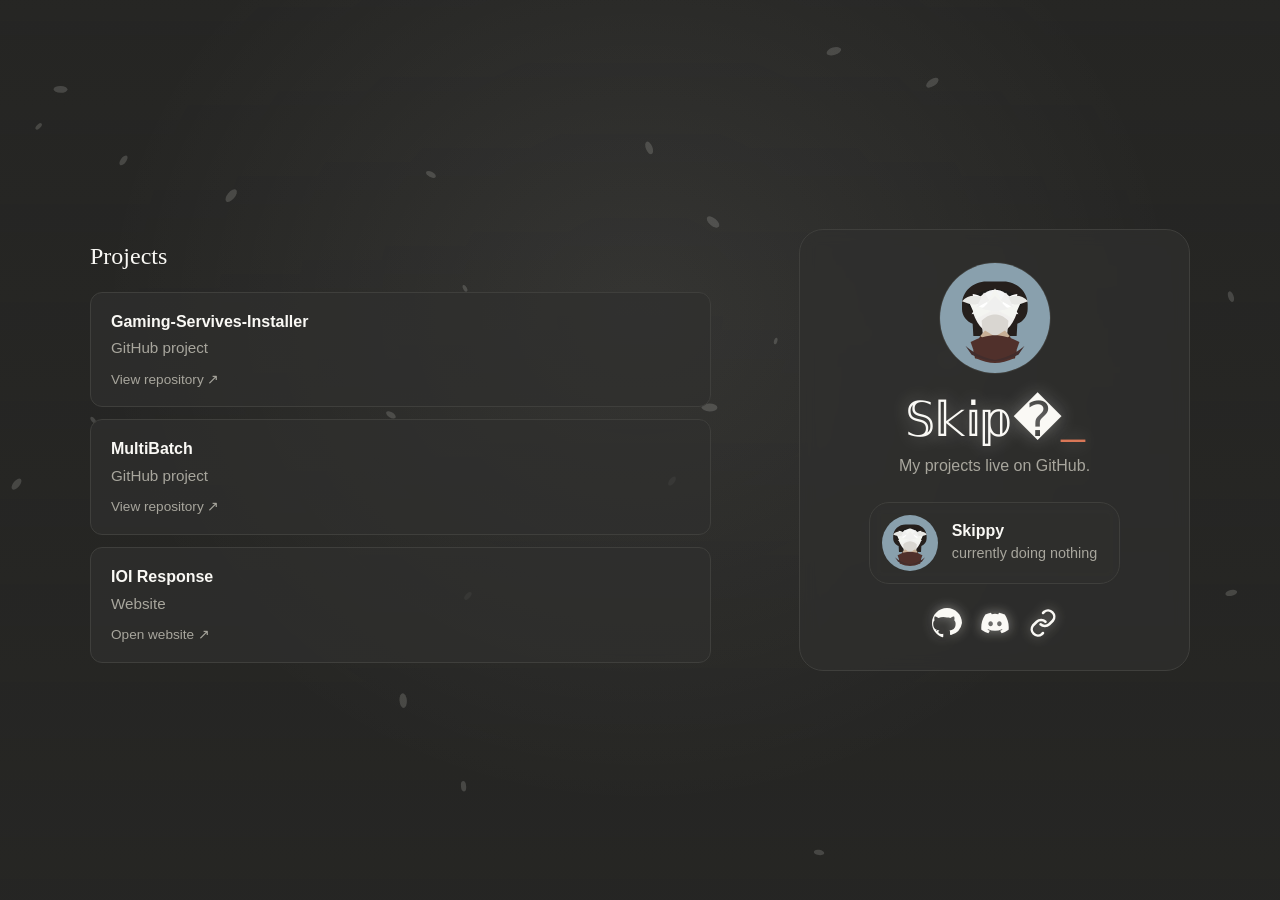
==== index.html @ 07554ffc "Add the supplied profile picture to the homepage avatar" ====
<!DOCTYPE html>
<html lang="en">
<head>
  <meta charset="utf-8">
  <meta name="viewport" content="width=device-width, initial-scale=1">
  <meta name="color-scheme" content="dark">
  <meta name="description" content="Clean’s projects on GitHub.">
  <title>Clean</title>
  <style>
    :root {
      --bg: #262624;
      --surface: rgba(48, 48, 46, 0.72);
      --surface-hover: rgba(53, 53, 51, 0.85);
      --border: #3f3f3c;
      --text: #faf9f5;
      --muted: #a8a69d;
      --accent: #d97757;
      --accent-hover: #e48a6c;
    }

    * { box-sizing: border-box; }

    body {
      margin: 0;
      background: var(--bg);
      color: var(--text);
      font-family: -apple-system, BlinkMacSystemFont, "Segoe UI", Roboto, Helvetica, Arial, sans-serif;
      line-height: 1.6;
      -webkit-font-smoothing: antialiased;
    }

    .bg {
      position: fixed;
      inset: 0;
      z-index: -2;
      background:
        radial-gradient(ellipse at 50% 35%, rgba(250, 249, 245, 0.07), transparent 60%),
        linear-gradient(rgba(38, 38, 36, 0.55), rgba(38, 38, 36, 0.8)),
        url("background.jpg") center / cover no-repeat;
    }

    #leaves { position: fixed; inset: 0; z-index: -1; pointer-events: none; }

    a { color: inherit; }
    a:focus-visible, button:focus-visible { outline: 2px solid var(--accent-hover); outline-offset: 3px; }

    .page-layout {
      width: min(1100px, calc(100% - 48px));
      min-height: 100vh;
      margin: 0 auto;
      padding: 72px 0;
      display: grid;
      grid-template-columns: minmax(0, 1.35fr) minmax(280px, 0.85fr);
      gap: clamp(32px, 7vw, 88px);
      align-items: center;
    }
    .hero {
      min-height: 0;
      display: flex;
      flex-direction: column;
      align-items: center;
      justify-content: center;
      text-align: center;
      padding: 32px;
      background: var(--surface);
      border: 1px solid var(--border);
      border-radius: 24px;
      backdrop-filter: blur(8px);
    }
    .projects-panel { min-width: 0; }
    @media (max-width: 720px) {
      .page-layout {
        grid-template-columns: 1fr;
        width: min(640px, calc(100% - 32px));
        padding: 76px 0 40px;
        gap: 28px;
      }
      .hero { grid-row: 1; }
      .projects-panel { grid-row: 2; }
    }

    .avatar {
      width: 112px;
      height: 112px;
      border-radius: 50%;
      object-fit: cover;
      background: var(--surface);
      border: 1px solid var(--border);
      display: grid;
      place-items: center;
      font-family: Georgia, "Times New Roman", serif;
      font-size: 3rem;
      overflow: hidden;
    }

    h1 {
      font-family: Georgia, "Times New Roman", serif;
      font-weight: 400;
      font-size: clamp(2.2rem, 7vw, 3rem);
      letter-spacing: -0.02em;
      line-height: 1.1;
      margin: 20px 0 6px;
      text-shadow: 0 0 18px rgba(250, 249, 245, 0.35);
    }
    .caret { color: var(--accent); animation: blink 1s steps(1) infinite; }
    @keyframes blink { 50% { opacity: 0; } }

    .tagline { color: var(--muted); margin: 0 0 24px; }

    .card {
      display: flex;
      align-items: center;
      gap: 14px;
      text-align: left;
      background: var(--surface);
      border: 1px solid var(--border);
      border-radius: 20px;
      padding: 12px 22px 12px 12px;
      backdrop-filter: blur(6px);
      margin-bottom: 24px;
    }
    .card .pic { position: relative; width: 56px; height: 56px; flex: none; }
    .card .pic img, .card .pic .fallback {
      width: 100%; height: 100%; border-radius: 50%; object-fit: cover;
      background: var(--bg); display: grid; place-items: center;
      font-family: Georgia, serif; font-size: 1.4rem;
    }
    .card strong { display: block; font-weight: 600; line-height: 1.2; }
    .card span { color: var(--muted); font-size: 0.9rem; }

    .socials { display: flex; flex-wrap: wrap; justify-content: center; gap: 18px; padding: 0; margin: 0; list-style: none; }
    .socials a { display: block; color: var(--text); filter: drop-shadow(0 0 6px rgba(250, 249, 245, 0.45)); transition: color 0.15s, transform 0.15s; }
    .socials a:hover { color: var(--accent-hover); transform: translateY(-2px); }
    .socials svg { width: 30px; height: 30px; display: block; }
    .socials .stroke { fill: none; stroke: currentColor; stroke-width: 2; stroke-linecap: round; stroke-linejoin: round; }
    .socials .fill { fill: currentColor; }

    main { max-width: none; margin: 0; padding: 0; }
    h2 { font-family: Georgia, "Times New Roman", serif; font-weight: 400; font-size: 1.5rem; margin: 0 0 16px; }
    #projects { display: grid; gap: 12px; padding: 0; margin: 0; list-style: none; }
    .project {
      display: block; background: var(--surface); border: 1px solid var(--border);
      border-radius: 12px; padding: 16px 20px; text-decoration: none;
      transition: background 0.15s, border-color 0.15s;
    }
    .project:hover { border-color: var(--accent); background: var(--surface-hover); }
    .project strong { display: block; font-weight: 600; }
    .project span { display: block; color: var(--muted); font-size: 0.95rem; margin-top: 2px; }
    .project small { display: block; color: var(--muted); font-size: 0.85rem; margin-top: 8px; }
    .status { color: var(--muted); }
  </style>
</head>
<body>
  <div class="bg"></div>
  <canvas id="leaves" aria-hidden="true"></canvas>

  <div class="page-layout">
    <main class="projects-panel">
      <h2>Projects</h2>
      <ul id="projects">
        <li>
          <a class="project" href="https://github.com/CleanCEZ/Gaming-Servives-Installer" target="_blank" rel="noopener">
            <strong>Gaming-Servives-Installer</strong>
            <span>GitHub project</span>
            <small>View repository ↗</small>
          </a>
        </li>
        <li>
          <a class="project" href="https://github.com/CleanCEZ/MultiBatch" target="_blank" rel="noopener">
            <strong>MultiBatch</strong>
            <span>GitHub project</span>
            <small>View repository ↗</small>
          </a>
        </li>
        <li>
          <a class="project" href="https://CleanCEZ.github.io/ioi-reponse/index.html" target="_blank" rel="noopener">
            <strong>IOI Response</strong>
            <span>Website</span>
            <small>Open website ↗</small>
          </a>
        </li>
      </ul>
    </main>

    <section class="hero">
      <img class="avatar" id="avatar" src="data:image/svg+xml,%3Csvg xmlns='http://www.w3.org/2000/svg' viewBox='0 0 320 320'%3E%3Crect width='320' height='320' fill='%2389a0ad'/%3E%3Cpath d='M64 120C64 82 97 54 135 54H185C222 54 255 82 255 120V134C255 154 243 170 225 177L223 212H97L95 177C77 170 64 154 64 134V120Z' fill='%23251f1c'/%3E%3Cpath d='M79 122C91 95 120 76 160 76C200 76 229 95 241 122L226 137C214 124 192 114 160 114C128 114 106 124 94 137L79 122Z' fill='%231c1b1a'/%3E%3Cpath d='M96 145C110 186 136 209 160 209C184 209 210 186 224 145C216 127 191 116 160 116C129 116 104 127 96 145Z' fill='%23f1f0ee'/%3E%3Cpath d='M121 168C136 154 148 150 160 150C172 150 184 154 199 168L195 214H125L121 168Z' fill='%23d9d6d1'/%3E%3Cpath d='M117 212H203L223 256C172 282 148 282 97 256L117 212Z' fill='%23512e20'/%3E%3Cpath d='M138 212H182L168 258H152L138 212Z' fill='%23c9af8f'/%3E%3Cpath d='M97 256H223L218 278H102L97 256Z' fill='%234e2a1f'/%3E%3Cpath d='M117 212L160 246L203 212L189 196L160 214L131 196L117 212Z' fill='%23c8b097'/%3E%3Cpath d='M148 111C120 118 101 130 92 149C110 144 131 143 148 111Z' fill='%23f3f3f2'/%3E%3Cpath d='M172 111C200 118 219 130 228 149C210 144 189 143 172 111Z' fill='%23f3f3f2'/%3E%3Cpath d='M108 109C150 142 170 142 212 109C200 92 180 78 160 78C140 78 120 92 108 109Z' fill='%23f4f5f5'/%3E%3Cpath d='M89 230C114 216 139 210 160 210C181 210 206 216 231 230L214 278C198 286 177 291 160 291C143 291 122 286 106 278L89 230Z' fill='%2350302b'/%3E%3Cpath d='M74 241C91 255 116 275 160 282C204 275 229 255 246 241L228 267C204 278 182 285 160 285C138 285 116 278 92 267L74 241Z' fill='%23422d2c'/%3E%3Cpath d='M160 74L190 128C205 119 220 110 238 108L214 162L160 134L106 162L82 108C100 110 115 119 130 128L160 74Z' fill='%23f4f5f1'/%3E%3Cpath d='M145 128C136 108 117 92 95 90C98 119 112 137 145 128Z' fill='%23ffffff'/%3E%3Cpath d='M175 128C184 108 203 92 225 90C222 119 208 137 175 128Z' fill='%23ffffff'/%3E%3Cpath d='M136 106C109 91 83 90 64 111C90 122 119 128 136 106Z' fill='%23e7e7e4'/%3E%3Cpath d='M184 106C211 91 237 90 256 111C230 122 201 128 184 106Z' fill='%23e7e7e4'/%3E%3Cg fill='%23f0f0ef'%3E%3Cpath d='M128 86L105 131L144 109L128 86Z'/%3E%3Cpath d='M192 86L215 131L176 109L192 86Z'/%3E%3Cpath d='M160 96L198 134L160 141L122 134L160 96Z'/%3E%3C/g%3E%3C/svg%3E" alt="Skippy’s profile picture">

      <h1><span id="typed"></span><span class="caret">_</span></h1>
      <p class="tagline">My projects live on GitHub.</p>

      <div class="card">
        <div class="pic">
          <img id="cardPic" src="data:image/svg+xml,%3Csvg xmlns='http://www.w3.org/2000/svg' viewBox='0 0 320 320'%3E%3Crect width='320' height='320' fill='%2389a0ad'/%3E%3Cpath d='M64 120C64 82 97 54 135 54H185C222 54 255 82 255 120V134C255 154 243 170 225 177L223 212H97L95 177C77 170 64 154 64 134V120Z' fill='%23251f1c'/%3E%3Cpath d='M79 122C91 95 120 76 160 76C200 76 229 95 241 122L226 137C214 124 192 114 160 114C128 114 106 124 94 137L79 122Z' fill='%231c1b1a'/%3E%3Cpath d='M96 145C110 186 136 209 160 209C184 209 210 186 224 145C216 127 191 116 160 116C129 116 104 127 96 145Z' fill='%23f1f0ee'/%3E%3Cpath d='M121 168C136 154 148 150 160 150C172 150 184 154 199 168L195 214H125L121 168Z' fill='%23d9d6d1'/%3E%3Cpath d='M117 212H203L223 256C172 282 148 282 97 256L117 212Z' fill='%23512e20'/%3E%3Cpath d='M138 212H182L168 258H152L138 212Z' fill='%23c9af8f'/%3E%3Cpath d='M97 256H223L218 278H102L97 256Z' fill='%234e2a1f'/%3E%3Cpath d='M117 212L160 246L203 212L189 196L160 214L131 196L117 212Z' fill='%23c8b097'/%3E%3Cpath d='M148 111C120 118 101 130 92 149C110 144 131 143 148 111Z' fill='%23f3f3f2'/%3E%3Cpath d='M172 111C200 118 219 130 228 149C210 144 189 143 172 111Z' fill='%23f3f3f2'/%3E%3Cpath d='M108 109C150 142 170 142 212 109C200 92 180 78 160 78C140 78 120 92 108 109Z' fill='%23f4f5f5'/%3E%3Cpath d='M89 230C114 216 139 210 160 210C181 210 206 216 231 230L214 278C198 286 177 291 160 291C143 291 122 286 106 278L89 230Z' fill='%2350302b'/%3E%3Cpath d='M74 241C91 255 116 275 160 282C204 275 229 255 246 241L228 267C204 278 182 285 160 285C138 285 116 278 92 267L74 241Z' fill='%23422d2c'/%3E%3Cpath d='M160 74L190 128C205 119 220 110 238 108L214 162L160 134L106 162L82 108C100 110 115 119 130 128L160 74Z' fill='%23f4f5f1'/%3E%3Cpath d='M145 128C136 108 117 92 95 90C98 119 112 137 145 128Z' fill='%23ffffff'/%3E%3Cpath d='M175 128C184 108 203 92 225 90C222 119 208 137 175 128Z' fill='%23ffffff'/%3E%3Cpath d='M136 106C109 91 83 90 64 111C90 122 119 128 136 106Z' fill='%23e7e7e4'/%3E%3Cpath d='M184 106C211 91 237 90 256 111C230 122 201 128 184 106Z' fill='%23e7e7e4'/%3E%3Cg fill='%23f0f0ef'%3E%3Cpath d='M128 86L105 131L144 109L128 86Z'/%3E%3Cpath d='M192 86L215 131L176 109L192 86Z'/%3E%3Cpath d='M160 96L198 134L160 141L122 134L160 96Z'/%3E%3C/g%3E%3C/svg%3E" alt="">
          </div>
        <div>
          <strong>Skippy</strong>
          <span id="activity">currently doing nothing</span>
        </div>
      </div>

      <ul class="socials" id="socials"></ul>
    </section>
  </div>

  <script>
    const NAME = "𝕊𝕜𝕚𝕡𝕡𝕪";
    const GITHUB_USER = "CleanCEZ";
    const STATUS_TEXT = "currently doing nothing";
    const DISCORD_ID = "";
    const LINKS = [
      { name: "GitHub", url: "https://github.com/CleanCEZ", icon: "github" },
      { name: "Discord server", url: "https://discord.gg/kbFYqP8Dr", icon: "discord" },
      { name: "Steam", url: "https://steamcommunity.com/profiles/76561199561603808/", icon: "link" },
    ];

    const ICONS = {
      github: '<svg viewBox="0 0 16 16" class="fill" aria-hidden="true"><path d="M8 0C3.58 0 0 3.58 0 8c0 3.54 2.29 6.53 5.47 7.59.4.07.55-.17.55-.38 0-.19-.01-.82-.01-1.49-2.01.37-2.53-.49-2.69-.94-.15-.38-.72-.47-.72-.47-.36-.02-.44-.19-.44-.19-.12-.25.19-.24.19-.24.2.02.38.21.38.21.36.61.95.43.95.43.03-.26.14-.43.25-.53-1.6-.18-3.29-.8-3.29-3.56 0-.79.28-1.43.74-1.94-.07-.18-.32-.92.07-1.91 0 0 .6-.19 1.98.74A6.9 6.9 0 0 1 8 5.06c.61 0 1.23.08 1.81.24 1.38-.93 1.98-.74 1.98-.74.39.99.14 1.73.07 1.91.46.51.74 1.15.74 1.94 0 2.77-1.69 3.38-3.3 3.56.17.14.32.41.32.83 0 .6-.01 1.08-.01 1.23 0 .21.15.46.55.38A8.01 8.01 0 0 0 16 8c0-4.42-3.58-8-8-8z"/></svg>',
      discord: '<svg viewBox="0 0 24 24" class="fill" aria-hidden="true"><path d="M19.7 5.1A18.3 18.3 0 0 0 15.2 3.7l-.6 1.2a16.8 16.8 0 0 0-5.2 0l-.6-1.2a18.3 18.3 0 0 0-4.5 1.4C1.5 9.3.7 13.4 1.1 17.4a18.5 18.5 0 0 0 5.6 2.8l1.2-2a11.8 11.8 0 0 1-1.9-.9l.5-.4a13.2 13.2 0 0 0 11 0l.5.4a11.8 11.8 0 0 1-1.9.9l1.2 2a18.5 18.5 0 0 0 5.6-2.8c.5-4.6-.8-8.6-3.2-12.3zM8.5 14.5c-1 0-1.8-.9-1.8-2s.8-2 1.8-2 1.8.9 1.8 2-.8 2-1.8 2zm7 0c-1 0-1.8-.9-1.8-2s.8-2 1.8-2 1.8.9 1.8 2-.8 2-1.8 2z"/></svg>',
      steam: '<svg viewBox="0 0 24 24" class="fill" aria-hidden="true"><path d="M12 2a10 10 0 0 0-9.9 11.4l5.4 2.2a3.2 3.2 0 0 0 5.9-1.7l3.1-2.3a4.2 4.2 0 1 0-1.2-1.7l-3.3 2.4a3.2 3.2 0 0 0-3.8 1.1l-4.1-1.7A8 8 0 1 1 12 20a7.9 7.9 0 0 1-6.8-3.8l-1.8-.7A10 10 0 1 0 12 2zm5.8 3.9a2.3 2.3 0 1 1 0 4.6 2.3 2.3 0 0 1 0-4.6zM9.2 15a1.8 1.8 0 1 1 0 3.6 1.8 1.8 0 0 1 0-3.6z"/></svg>',
      link: '<svg viewBox="0 0 24 24" class="stroke" aria-hidden="true"><path d="M10 13a5 5 0 0 0 7 0l3-3a5 5 0 0 0-7-7l-1 1"/><path d="M14 11a5 5 0 0 0-7 0l-3 3a5 5 0 0 0 7 7l1-1"/></svg>'
    };

    const socials = document.getElementById("socials");
    for (const l of LINKS) {
      const li = document.createElement("li");
      const a = document.createElement("a");
      a.href = l.url;
      a.target = "_blank";
      a.rel = "noopener";
      a.setAttribute("aria-label", l.name);
      a.title = l.name;
      a.innerHTML = ICONS[l.icon] || ICONS.link;
      li.appendChild(a);
      socials.appendChild(li);
    }

    function letterFallback(img, cls) {
      img.addEventListener("error", () => {
        const d = document.createElement("div");
        d.className = cls;
        d.textContent = NAME[0];
        img.replaceWith(d);
      });
    }
    letterFallback(document.getElementById("avatar"), "avatar");
    letterFallback(document.getElementById("cardPic"), "fallback");

    const typed = document.getElementById("typed");
    const text = NAME;
    const reduce = matchMedia("(prefers-reduced-motion: reduce)").matches;
    if (reduce) {
      typed.textContent = text;
    } else {
      let i = 0;
      (function type() {
        typed.textContent = text.slice(0, ++i);
        if (i < text.length) setTimeout(type, 140);
      })();
    }

    document.getElementById("activity").textContent = STATUS_TEXT;
    if (DISCORD_ID) {
      fetch(`https://api.lanyard.rest/v1/users/${DISCORD_ID}`)
        .then(r => r.json())
        .then(({ success, data }) => {
          if (!success) return;
          const acts = data.activities || [];
          const custom = acts.find(a => a.type === 4);
          const game = acts.find(a => a.type !== 4);
          const line = game ? game.name : (custom && custom.state) || STATUS_TEXT;
          document.getElementById("activity").textContent = line;
        })
        .catch(() => {});
    }

    if (!reduce) {
      const cv = document.getElementById("leaves");
      const ctx = cv.getContext("2d");
      let w, h;
      const leaves = Array.from({ length: 28 }, () => ({
        x: Math.random(), y: Math.random(),
        s: 3 + Math.random() * 5,
        v: 0.25 + Math.random() * 0.5,
        p: Math.random() * 6.28,
        r: Math.random() * 6.28
      }));
      function resize() { w = cv.width = innerWidth; h = cv.height = innerHeight; }
      addEventListener("resize", resize);
      resize();
      (function frame() {
        ctx.clearRect(0, 0, w, h);
        ctx.fillStyle = "rgba(250, 249, 245, 0.16)";
        for (const l of leaves) {
          l.y += l.v / h * 2;
          l.p += 0.01;
          l.r += 0.01;
          if (l.y > 1.05) { l.y = -0.05; l.x = Math.random(); }
          const x = l.x * w + Math.sin(l.p) * 30;
          ctx.save();
          ctx.translate(x, l.y * h);
          ctx.rotate(l.r);
          ctx.beginPath();
          ctx.ellipse(0, 0, l.s, l.s * 0.5, 0, 0, 6.28);
          ctx.fill();
          ctx.restore();
        }
        requestAnimationFrame(frame);
      })();
    }
  </script>
</body>
</html>
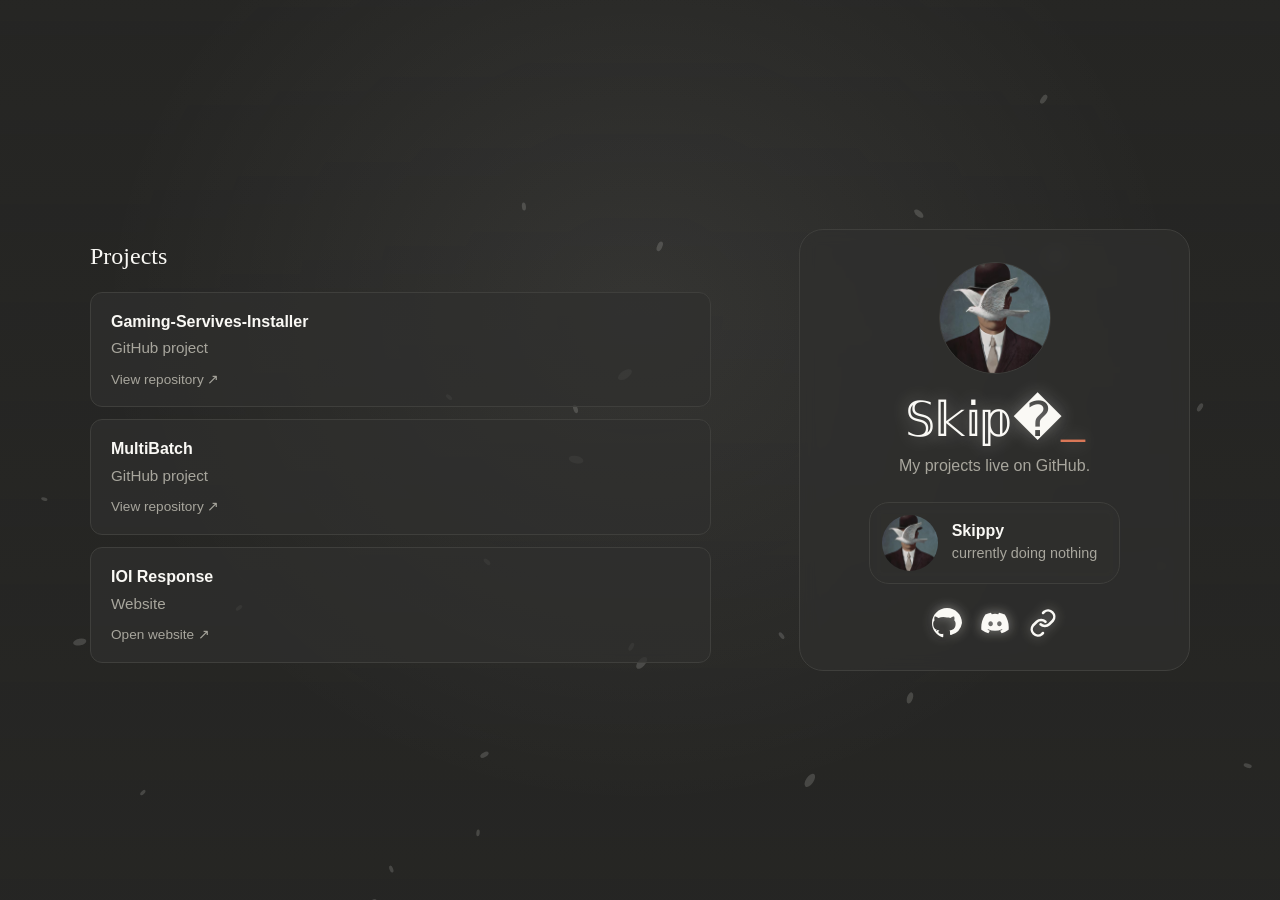
==== commit 7abc17c1: "Use the real root image as the homepage profile image" ====
--- a/index.html
+++ b/index.html
@@ -183,15 +183,15 @@
     </main>
 
     <section class="hero">
-      <img class="avatar" id="avatar" src="data:image/svg+xml,%3Csvg xmlns='http://www.w3.org/2000/svg' viewBox='0 0 320 320'%3E%3Crect width='320' height='320' fill='%2389a0ad'/%3E%3Cpath d='M64 120C64 82 97 54 135 54H185C222 54 255 82 255 120V134C255 154 243 170 225 177L223 212H97L95 177C77 170 64 154 64 134V120Z' fill='%23251f1c'/%3E%3Cpath d='M79 122C91 95 120 76 160 76C200 76 229 95 241 122L226 137C214 124 192 114 160 114C128 114 106 124 94 137L79 122Z' fill='%231c1b1a'/%3E%3Cpath d='M96 145C110 186 136 209 160 209C184 209 210 186 224 145C216 127 191 116 160 116C129 116 104 127 96 145Z' fill='%23f1f0ee'/%3E%3Cpath d='M121 168C136 154 148 150 160 150C172 150 184 154 199 168L195 214H125L121 168Z' fill='%23d9d6d1'/%3E%3Cpath d='M117 212H203L223 256C172 282 148 282 97 256L117 212Z' fill='%23512e20'/%3E%3Cpath d='M138 212H182L168 258H152L138 212Z' fill='%23c9af8f'/%3E%3Cpath d='M97 256H223L218 278H102L97 256Z' fill='%234e2a1f'/%3E%3Cpath d='M117 212L160 246L203 212L189 196L160 214L131 196L117 212Z' fill='%23c8b097'/%3E%3Cpath d='M148 111C120 118 101 130 92 149C110 144 131 143 148 111Z' fill='%23f3f3f2'/%3E%3Cpath d='M172 111C200 118 219 130 228 149C210 144 189 143 172 111Z' fill='%23f3f3f2'/%3E%3Cpath d='M108 109C150 142 170 142 212 109C200 92 180 78 160 78C140 78 120 92 108 109Z' fill='%23f4f5f5'/%3E%3Cpath d='M89 230C114 216 139 210 160 210C181 210 206 216 231 230L214 278C198 286 177 291 160 291C143 291 122 286 106 278L89 230Z' fill='%2350302b'/%3E%3Cpath d='M74 241C91 255 116 275 160 282C204 275 229 255 246 241L228 267C204 278 182 285 160 285C138 285 116 278 92 267L74 241Z' fill='%23422d2c'/%3E%3Cpath d='M160 74L190 128C205 119 220 110 238 108L214 162L160 134L106 162L82 108C100 110 115 119 130 128L160 74Z' fill='%23f4f5f1'/%3E%3Cpath d='M145 128C136 108 117 92 95 90C98 119 112 137 145 128Z' fill='%23ffffff'/%3E%3Cpath d='M175 128C184 108 203 92 225 90C222 119 208 137 175 128Z' fill='%23ffffff'/%3E%3Cpath d='M136 106C109 91 83 90 64 111C90 122 119 128 136 106Z' fill='%23e7e7e4'/%3E%3Cpath d='M184 106C211 91 237 90 256 111C230 122 201 128 184 106Z' fill='%23e7e7e4'/%3E%3Cg fill='%23f0f0ef'%3E%3Cpath d='M128 86L105 131L144 109L128 86Z'/%3E%3Cpath d='M192 86L215 131L176 109L192 86Z'/%3E%3Cpath d='M160 96L198 134L160 141L122 134L160 96Z'/%3E%3C/g%3E%3C/svg%3E" alt="Skippy’s profile picture">
+      <img class="avatar" id="avatar" src="magritte-003.jpg" alt="Skippy’s profile picture">
 
       <h1><span id="typed"></span><span class="caret">_</span></h1>
       <p class="tagline">My projects live on GitHub.</p>
 
       <div class="card">
         <div class="pic">
-          <img id="cardPic" src="data:image/svg+xml,%3Csvg xmlns='http://www.w3.org/2000/svg' viewBox='0 0 320 320'%3E%3Crect width='320' height='320' fill='%2389a0ad'/%3E%3Cpath d='M64 120C64 82 97 54 135 54H185C222 54 255 82 255 120V134C255 154 243 170 225 177L223 212H97L95 177C77 170 64 154 64 134V120Z' fill='%23251f1c'/%3E%3Cpath d='M79 122C91 95 120 76 160 76C200 76 229 95 241 122L226 137C214 124 192 114 160 114C128 114 106 124 94 137L79 122Z' fill='%231c1b1a'/%3E%3Cpath d='M96 145C110 186 136 209 160 209C184 209 210 186 224 145C216 127 191 116 160 116C129 116 104 127 96 145Z' fill='%23f1f0ee'/%3E%3Cpath d='M121 168C136 154 148 150 160 150C172 150 184 154 199 168L195 214H125L121 168Z' fill='%23d9d6d1'/%3E%3Cpath d='M117 212H203L223 256C172 282 148 282 97 256L117 212Z' fill='%23512e20'/%3E%3Cpath d='M138 212H182L168 258H152L138 212Z' fill='%23c9af8f'/%3E%3Cpath d='M97 256H223L218 278H102L97 256Z' fill='%234e2a1f'/%3E%3Cpath d='M117 212L160 246L203 212L189 196L160 214L131 196L117 212Z' fill='%23c8b097'/%3E%3Cpath d='M148 111C120 118 101 130 92 149C110 144 131 143 148 111Z' fill='%23f3f3f2'/%3E%3Cpath d='M172 111C200 118 219 130 228 149C210 144 189 143 172 111Z' fill='%23f3f3f2'/%3E%3Cpath d='M108 109C150 142 170 142 212 109C200 92 180 78 160 78C140 78 120 92 108 109Z' fill='%23f4f5f5'/%3E%3Cpath d='M89 230C114 216 139 210 160 210C181 210 206 216 231 230L214 278C198 286 177 291 160 291C143 291 122 286 106 278L89 230Z' fill='%2350302b'/%3E%3Cpath d='M74 241C91 255 116 275 160 282C204 275 229 255 246 241L228 267C204 278 182 285 160 285C138 285 116 278 92 267L74 241Z' fill='%23422d2c'/%3E%3Cpath d='M160 74L190 128C205 119 220 110 238 108L214 162L160 134L106 162L82 108C100 110 115 119 130 128L160 74Z' fill='%23f4f5f1'/%3E%3Cpath d='M145 128C136 108 117 92 95 90C98 119 112 137 145 128Z' fill='%23ffffff'/%3E%3Cpath d='M175 128C184 108 203 92 225 90C222 119 208 137 175 128Z' fill='%23ffffff'/%3E%3Cpath d='M136 106C109 91 83 90 64 111C90 122 119 128 136 106Z' fill='%23e7e7e4'/%3E%3Cpath d='M184 106C211 91 237 90 256 111C230 122 201 128 184 106Z' fill='%23e7e7e4'/%3E%3Cg fill='%23f0f0ef'%3E%3Cpath d='M128 86L105 131L144 109L128 86Z'/%3E%3Cpath d='M192 86L215 131L176 109L192 86Z'/%3E%3Cpath d='M160 96L198 134L160 141L122 134L160 96Z'/%3E%3C/g%3E%3C/svg%3E" alt="">
-          </div>
+          <img id="cardPic" src="magritte-003.jpg" alt="">
+        </div>
         <div>
           <strong>Skippy</strong>
           <span id="activity">currently doing nothing</span>
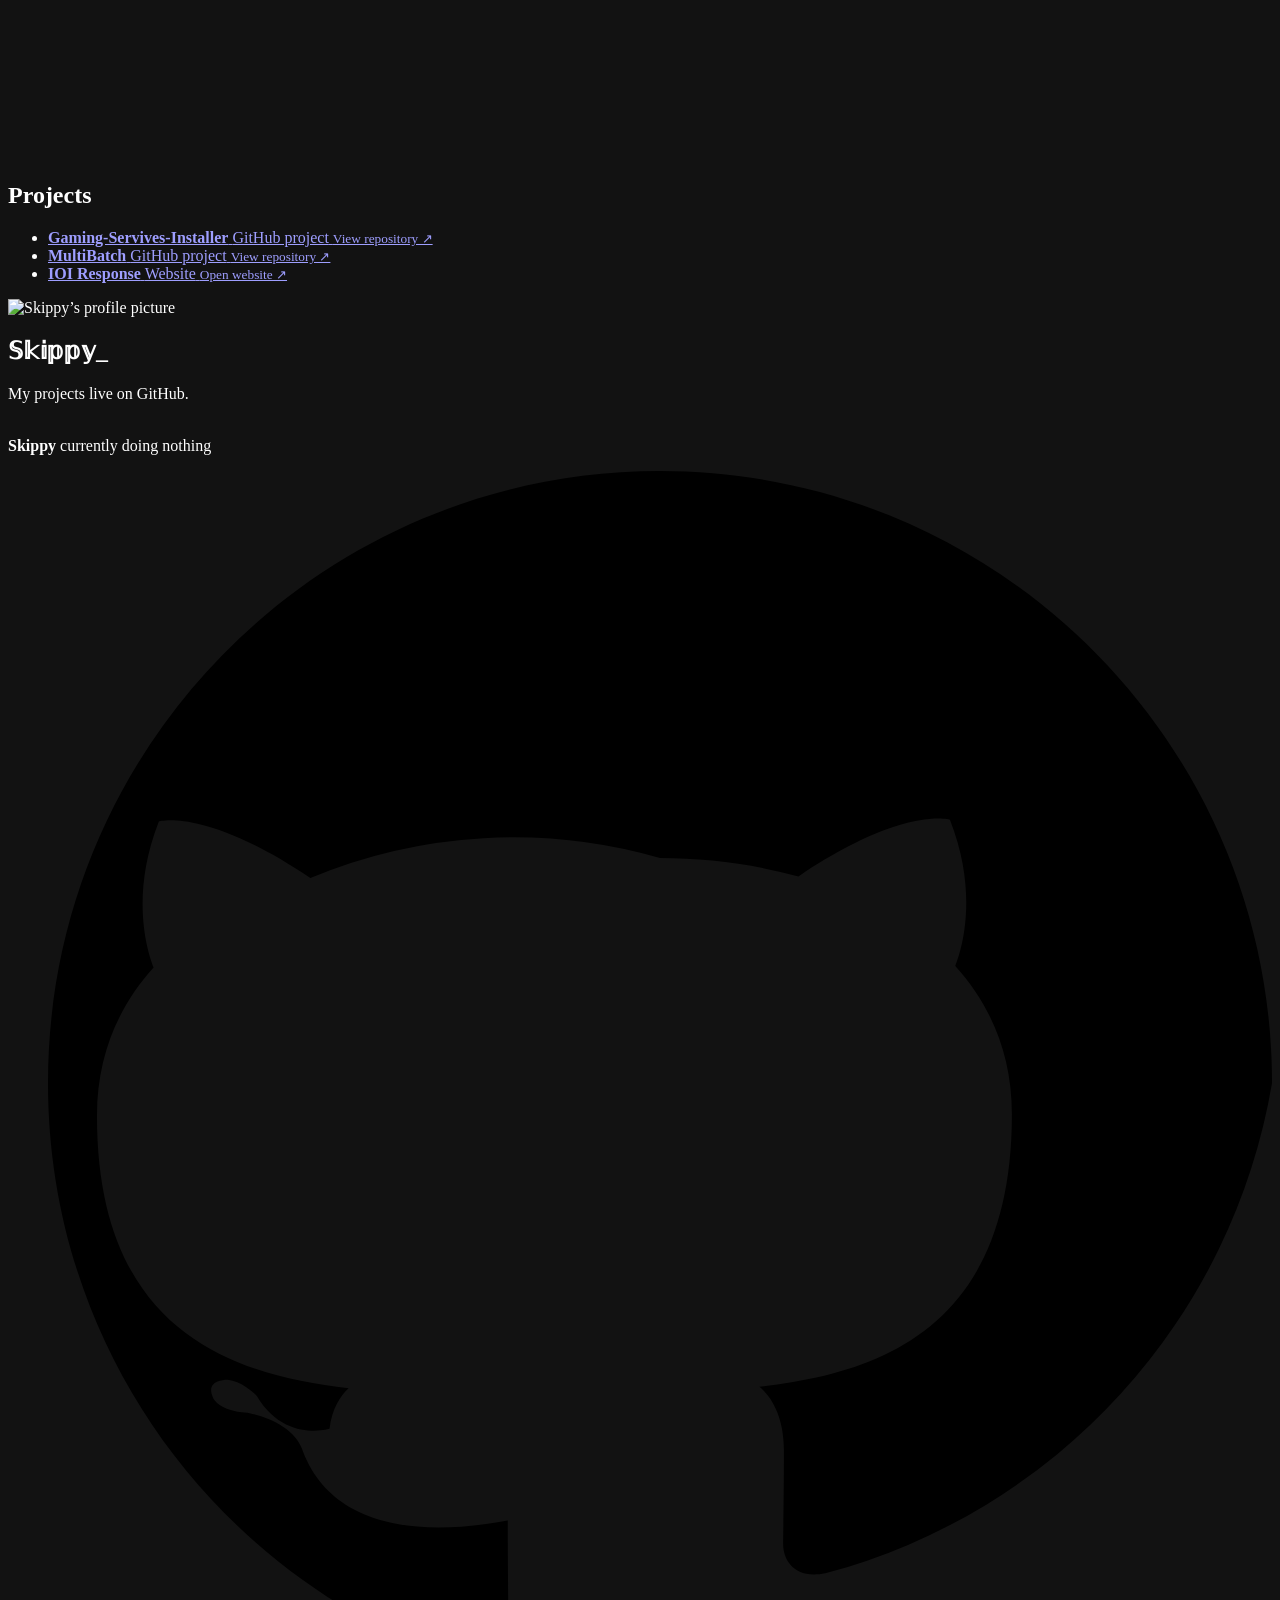
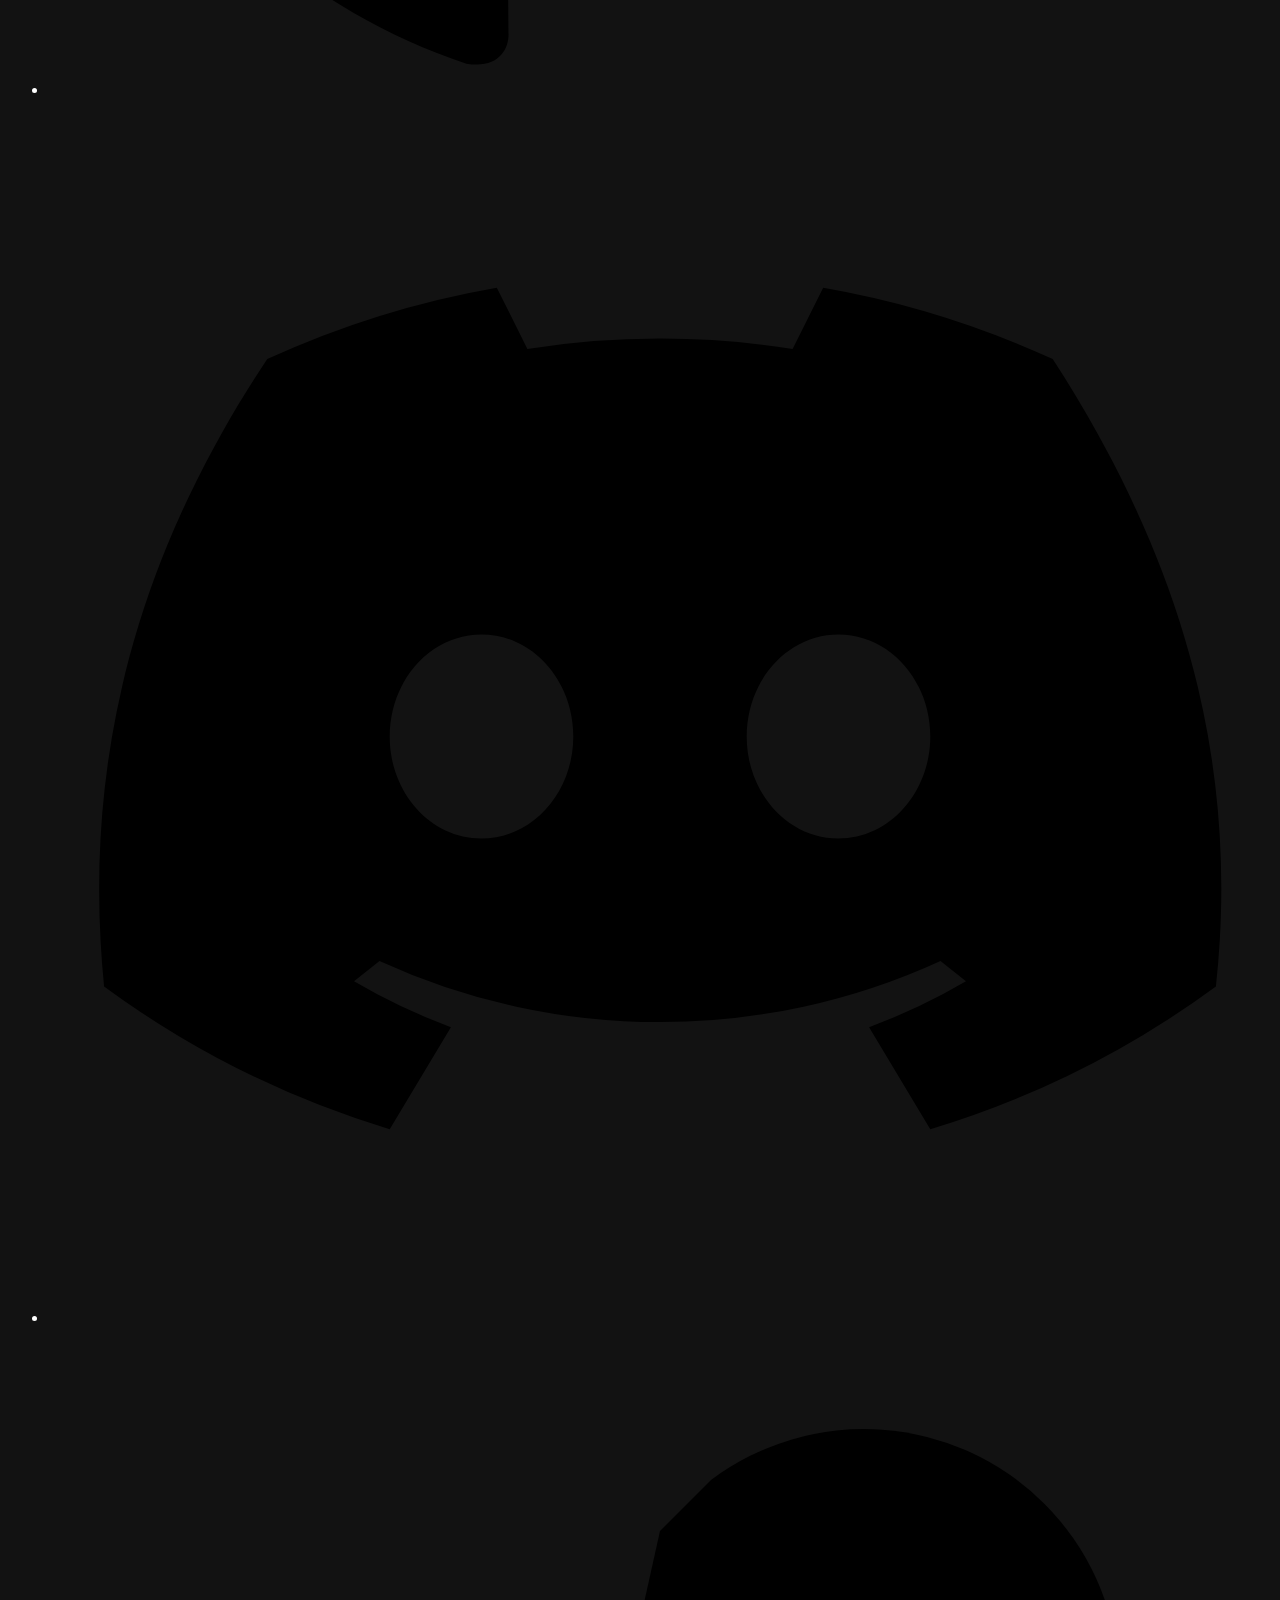
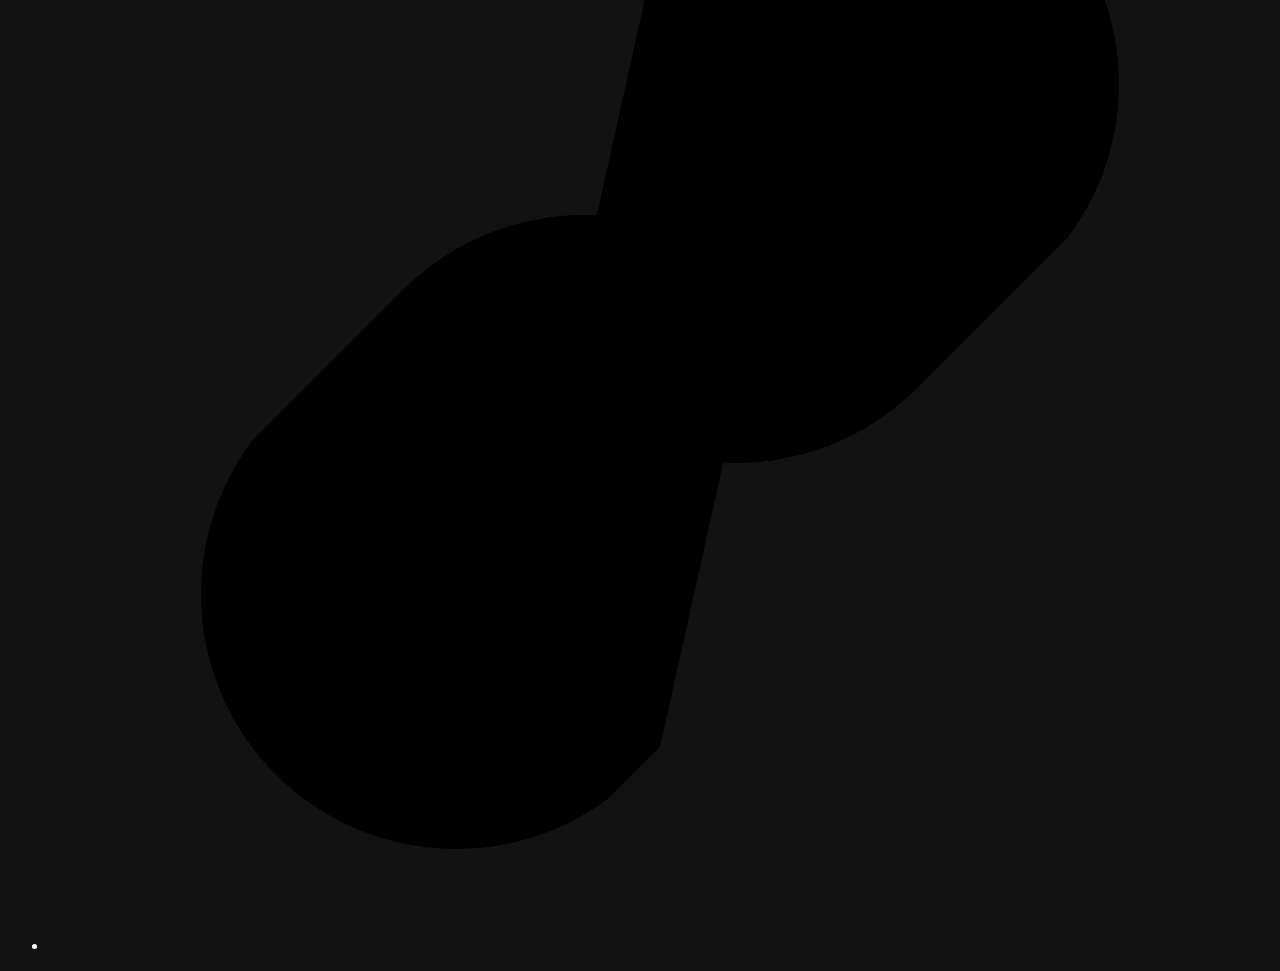
==== commit 55349bd8: "Add files via upload" ====
--- a/index.html
+++ b/index.html
@@ -6,149 +6,7 @@
   <meta name="color-scheme" content="dark">
   <meta name="description" content="Clean’s projects on GitHub.">
   <title>Clean</title>
-  <style>
-    :root {
-      --bg: #262624;
-      --surface: rgba(48, 48, 46, 0.72);
-      --surface-hover: rgba(53, 53, 51, 0.85);
-      --border: #3f3f3c;
-      --text: #faf9f5;
-      --muted: #a8a69d;
-      --accent: #d97757;
-      --accent-hover: #e48a6c;
-    }
-
-    * { box-sizing: border-box; }
-
-    body {
-      margin: 0;
-      background: var(--bg);
-      color: var(--text);
-      font-family: -apple-system, BlinkMacSystemFont, "Segoe UI", Roboto, Helvetica, Arial, sans-serif;
-      line-height: 1.6;
-      -webkit-font-smoothing: antialiased;
-    }
-
-    .bg {
-      position: fixed;
-      inset: 0;
-      z-index: -2;
-      background:
-        radial-gradient(ellipse at 50% 35%, rgba(250, 249, 245, 0.07), transparent 60%),
-        linear-gradient(rgba(38, 38, 36, 0.55), rgba(38, 38, 36, 0.8)),
-        url("background.jpg") center / cover no-repeat;
-    }
-
-    #leaves { position: fixed; inset: 0; z-index: -1; pointer-events: none; }
-
-    a { color: inherit; }
-    a:focus-visible, button:focus-visible { outline: 2px solid var(--accent-hover); outline-offset: 3px; }
-
-    .page-layout {
-      width: min(1100px, calc(100% - 48px));
-      min-height: 100vh;
-      margin: 0 auto;
-      padding: 72px 0;
-      display: grid;
-      grid-template-columns: minmax(0, 1.35fr) minmax(280px, 0.85fr);
-      gap: clamp(32px, 7vw, 88px);
-      align-items: center;
-    }
-    .hero {
-      min-height: 0;
-      display: flex;
-      flex-direction: column;
-      align-items: center;
-      justify-content: center;
-      text-align: center;
-      padding: 32px;
-      background: var(--surface);
-      border: 1px solid var(--border);
-      border-radius: 24px;
-      backdrop-filter: blur(8px);
-    }
-    .projects-panel { min-width: 0; }
-    @media (max-width: 720px) {
-      .page-layout {
-        grid-template-columns: 1fr;
-        width: min(640px, calc(100% - 32px));
-        padding: 76px 0 40px;
-        gap: 28px;
-      }
-      .hero { grid-row: 1; }
-      .projects-panel { grid-row: 2; }
-    }
-
-    .avatar {
-      width: 112px;
-      height: 112px;
-      border-radius: 50%;
-      object-fit: cover;
-      background: var(--surface);
-      border: 1px solid var(--border);
-      display: grid;
-      place-items: center;
-      font-family: Georgia, "Times New Roman", serif;
-      font-size: 3rem;
-      overflow: hidden;
-    }
-
-    h1 {
-      font-family: Georgia, "Times New Roman", serif;
-      font-weight: 400;
-      font-size: clamp(2.2rem, 7vw, 3rem);
-      letter-spacing: -0.02em;
-      line-height: 1.1;
-      margin: 20px 0 6px;
-      text-shadow: 0 0 18px rgba(250, 249, 245, 0.35);
-    }
-    .caret { color: var(--accent); animation: blink 1s steps(1) infinite; }
-    @keyframes blink { 50% { opacity: 0; } }
-
-    .tagline { color: var(--muted); margin: 0 0 24px; }
-
-    .card {
-      display: flex;
-      align-items: center;
-      gap: 14px;
-      text-align: left;
-      background: var(--surface);
-      border: 1px solid var(--border);
-      border-radius: 20px;
-      padding: 12px 22px 12px 12px;
-      backdrop-filter: blur(6px);
-      margin-bottom: 24px;
-    }
-    .card .pic { position: relative; width: 56px; height: 56px; flex: none; }
-    .card .pic img, .card .pic .fallback {
-      width: 100%; height: 100%; border-radius: 50%; object-fit: cover;
-      background: var(--bg); display: grid; place-items: center;
-      font-family: Georgia, serif; font-size: 1.4rem;
-    }
-    .card strong { display: block; font-weight: 600; line-height: 1.2; }
-    .card span { color: var(--muted); font-size: 0.9rem; }
-
-    .socials { display: flex; flex-wrap: wrap; justify-content: center; gap: 18px; padding: 0; margin: 0; list-style: none; }
-    .socials a { display: block; color: var(--text); filter: drop-shadow(0 0 6px rgba(250, 249, 245, 0.45)); transition: color 0.15s, transform 0.15s; }
-    .socials a:hover { color: var(--accent-hover); transform: translateY(-2px); }
-    .socials svg { width: 30px; height: 30px; display: block; }
-    .socials .stroke { fill: none; stroke: currentColor; stroke-width: 2; stroke-linecap: round; stroke-linejoin: round; }
-    .socials .fill { fill: currentColor; }
-
-    main { max-width: none; margin: 0; padding: 0; }
-    h2 { font-family: Georgia, "Times New Roman", serif; font-weight: 400; font-size: 1.5rem; margin: 0 0 16px; }
-    #projects { display: grid; gap: 12px; padding: 0; margin: 0; list-style: none; }
-    .project {
-      display: block; background: var(--surface); border: 1px solid var(--border);
-      border-radius: 12px; padding: 16px 20px; text-decoration: none;
-      transition: background 0.15s, border-color 0.15s;
-    }
-    .project:hover { border-color: var(--accent); background: var(--surface-hover); }
-    .project strong { display: block; font-weight: 600; }
-    .project span { display: block; color: var(--muted); font-size: 0.95rem; margin-top: 2px; }
-    .project small { display: block; color: var(--muted); font-size: 0.85rem; margin-top: 8px; }
-    .status { color: var(--muted); }
-  </style>
+  <link rel="stylesheet" href="style.css">
 </head>
 <body>
   <div class="bg"></div>
@@ -157,7 +15,7 @@
   <div class="page-layout">
     <main class="projects-panel">
       <h2>Projects</h2>
-      <ul id="projects">
+      <ul class="projects">
         <li>
           <a class="project" href="https://github.com/CleanCEZ/Gaming-Servives-Installer" target="_blank" rel="noopener">
             <strong>Gaming-Servives-Installer</strong>
@@ -183,130 +41,39 @@
     </main>
 
     <section class="hero">
-      <img class="avatar" id="avatar" src="magritte-003.jpg" alt="Skippy’s profile picture">
+      <img class="avatar" src="magritte-003.jpg" alt="Skippy’s profile picture">
 
-      <h1><span id="typed"></span><span class="caret">_</span></h1>
+      <h1><span id="typed">𝕊𝕜𝕚𝕡𝕡𝕪</span><span class="caret">_</span></h1>
       <p class="tagline">My projects live on GitHub.</p>
 
       <div class="card">
-        <div class="pic">
-          <img id="cardPic" src="magritte-003.jpg" alt="">
-        </div>
+        <img src="magritte-003.jpg" alt="">
         <div>
           <strong>Skippy</strong>
-          <span id="activity">currently doing nothing</span>
+          <span>currently doing nothing</span>
         </div>
       </div>
 
-      <ul class="socials" id="socials"></ul>
+      <ul class="socials">
+        <li>
+          <a href="https://github.com/CleanCEZ" target="_blank" rel="noopener" aria-label="GitHub" title="GitHub">
+            <svg viewBox="0 0 16 16" class="fill" aria-hidden="true"><path d="M8 0C3.58 0 0 3.58 0 8c0 3.54 2.29 6.53 5.47 7.59.4.07.55-.17.55-.38 0-.19-.01-.82-.01-1.49-2.01.37-2.53-.49-2.69-.94-.15-.38-.72-.47-.72-.47-.36-.02-.44-.19-.44-.19-.12-.25.19-.24.19-.24.2.02.38.21.38.21.36.61.95.43.95.43.03-.26.14-.43.25-.53-1.6-.18-3.29-.8-3.29-3.56 0-.79.28-1.43.74-1.94-.07-.18-.32-.92.07-1.91 0 0 .6-.19 1.98.74A6.9 6.9 0 0 1 8 5.06c.61 0 1.23.08 1.81.24 1.38-.93 1.98-.74 1.98-.74.39.99.14 1.73.07 1.91.46.51.74 1.15.74 1.94 0 2.77-1.69 3.38-3.3 3.56.17.14.32.41.32.83 0 .6-.01 1.08-.01 1.23 0 .21.15.46.55.38A8.01 8.01 0 0 0 16 8c0-4.42-3.58-8-8-8z"/></svg>
+          </a>
+        </li>
+        <li>
+          <a href="https://discord.gg/kbFYqP8Dr" target="_blank" rel="noopener" aria-label="Discord server" title="Discord server">
+            <svg viewBox="0 0 24 24" class="fill" aria-hidden="true"><path d="M19.7 5.1A18.3 18.3 0 0 0 15.2 3.7l-.6 1.2a16.8 16.8 0 0 0-5.2 0l-.6-1.2a18.3 18.3 0 0 0-4.5 1.4C1.5 9.3.7 13.4 1.1 17.4a18.5 18.5 0 0 0 5.6 2.8l1.2-2a11.8 11.8 0 0 1-1.9-.9l.5-.4a13.2 13.2 0 0 0 11 0l.5.4a11.8 11.8 0 0 1-1.9.9l1.2 2a18.5 18.5 0 0 0 5.6-2.8c.5-4.6-.8-8.6-3.2-12.3zM8.5 14.5c-1 0-1.8-.9-1.8-2s.8-2 1.8-2 1.8.9 1.8 2-.8 2-1.8 2zm7 0c-1 0-1.8-.9-1.8-2s.8-2 1.8-2 1.8.9 1.8 2-.8 2-1.8 2z"/></svg>
+          </a>
+        </li>
+        <li>
+          <a href="https://steamcommunity.com/profiles/76561199561603808/" target="_blank" rel="noopener" aria-label="Steam" title="Steam">
+            <svg viewBox="0 0 24 24" class="stroke" aria-hidden="true"><path d="M10 13a5 5 0 0 0 7 0l3-3a5 5 0 0 0-7-7l-1 1"/><path d="M14 11a5 5 0 0 0-7 0l-3 3a5 5 0 0 0 7 7l1-1"/></svg>
+          </a>
+        </li>
+      </ul>
     </section>
   </div>
 
-  <script>
-    const NAME = "𝕊𝕜𝕚𝕡𝕡𝕪";
-    const GITHUB_USER = "CleanCEZ";
-    const STATUS_TEXT = "currently doing nothing";
-    const DISCORD_ID = "";
-    const LINKS = [
-      { name: "GitHub", url: "https://github.com/CleanCEZ", icon: "github" },
-      { name: "Discord server", url: "https://discord.gg/kbFYqP8Dr", icon: "discord" },
-      { name: "Steam", url: "https://steamcommunity.com/profiles/76561199561603808/", icon: "link" },
-    ];
-
-    const ICONS = {
-      github: '<svg viewBox="0 0 16 16" class="fill" aria-hidden="true"><path d="M8 0C3.58 0 0 3.58 0 8c0 3.54 2.29 6.53 5.47 7.59.4.07.55-.17.55-.38 0-.19-.01-.82-.01-1.49-2.01.37-2.53-.49-2.69-.94-.15-.38-.72-.47-.72-.47-.36-.02-.44-.19-.44-.19-.12-.25.19-.24.19-.24.2.02.38.21.38.21.36.61.95.43.95.43.03-.26.14-.43.25-.53-1.6-.18-3.29-.8-3.29-3.56 0-.79.28-1.43.74-1.94-.07-.18-.32-.92.07-1.91 0 0 .6-.19 1.98.74A6.9 6.9 0 0 1 8 5.06c.61 0 1.23.08 1.81.24 1.38-.93 1.98-.74 1.98-.74.39.99.14 1.73.07 1.91.46.51.74 1.15.74 1.94 0 2.77-1.69 3.38-3.3 3.56.17.14.32.41.32.83 0 .6-.01 1.08-.01 1.23 0 .21.15.46.55.38A8.01 8.01 0 0 0 16 8c0-4.42-3.58-8-8-8z"/></svg>',
-      discord: '<svg viewBox="0 0 24 24" class="fill" aria-hidden="true"><path d="M19.7 5.1A18.3 18.3 0 0 0 15.2 3.7l-.6 1.2a16.8 16.8 0 0 0-5.2 0l-.6-1.2a18.3 18.3 0 0 0-4.5 1.4C1.5 9.3.7 13.4 1.1 17.4a18.5 18.5 0 0 0 5.6 2.8l1.2-2a11.8 11.8 0 0 1-1.9-.9l.5-.4a13.2 13.2 0 0 0 11 0l.5.4a11.8 11.8 0 0 1-1.9.9l1.2 2a18.5 18.5 0 0 0 5.6-2.8c.5-4.6-.8-8.6-3.2-12.3zM8.5 14.5c-1 0-1.8-.9-1.8-2s.8-2 1.8-2 1.8.9 1.8 2-.8 2-1.8 2zm7 0c-1 0-1.8-.9-1.8-2s.8-2 1.8-2 1.8.9 1.8 2-.8 2-1.8 2z"/></svg>',
-      steam: '<svg viewBox="0 0 24 24" class="fill" aria-hidden="true"><path d="M12 2a10 10 0 0 0-9.9 11.4l5.4 2.2a3.2 3.2 0 0 0 5.9-1.7l3.1-2.3a4.2 4.2 0 1 0-1.2-1.7l-3.3 2.4a3.2 3.2 0 0 0-3.8 1.1l-4.1-1.7A8 8 0 1 1 12 20a7.9 7.9 0 0 1-6.8-3.8l-1.8-.7A10 10 0 1 0 12 2zm5.8 3.9a2.3 2.3 0 1 1 0 4.6 2.3 2.3 0 0 1 0-4.6zM9.2 15a1.8 1.8 0 1 1 0 3.6 1.8 1.8 0 0 1 0-3.6z"/></svg>',
-      link: '<svg viewBox="0 0 24 24" class="stroke" aria-hidden="true"><path d="M10 13a5 5 0 0 0 7 0l3-3a5 5 0 0 0-7-7l-1 1"/><path d="M14 11a5 5 0 0 0-7 0l-3 3a5 5 0 0 0 7 7l1-1"/></svg>'
-    };
-
-    const socials = document.getElementById("socials");
-    for (const l of LINKS) {
-      const li = document.createElement("li");
-      const a = document.createElement("a");
-      a.href = l.url;
-      a.target = "_blank";
-      a.rel = "noopener";
-      a.setAttribute("aria-label", l.name);
-      a.title = l.name;
-      a.innerHTML = ICONS[l.icon] || ICONS.link;
-      li.appendChild(a);
-      socials.appendChild(li);
-    }
-
-    function letterFallback(img, cls) {
-      img.addEventListener("error", () => {
-        const d = document.createElement("div");
-        d.className = cls;
-        d.textContent = NAME[0];
-        img.replaceWith(d);
-      });
-    }
-    letterFallback(document.getElementById("avatar"), "avatar");
-    letterFallback(document.getElementById("cardPic"), "fallback");
-
-    const typed = document.getElementById("typed");
-    const text = NAME;
-    const reduce = matchMedia("(prefers-reduced-motion: reduce)").matches;
-    if (reduce) {
-      typed.textContent = text;
-    } else {
-      let i = 0;
-      (function type() {
-        typed.textContent = text.slice(0, ++i);
-        if (i < text.length) setTimeout(type, 140);
-      })();
-    }
-
-    document.getElementById("activity").textContent = STATUS_TEXT;
-    if (DISCORD_ID) {
-      fetch(`https://api.lanyard.rest/v1/users/${DISCORD_ID}`)
-        .then(r => r.json())
-        .then(({ success, data }) => {
-          if (!success) return;
-          const acts = data.activities || [];
-          const custom = acts.find(a => a.type === 4);
-          const game = acts.find(a => a.type !== 4);
-          const line = game ? game.name : (custom && custom.state) || STATUS_TEXT;
-          document.getElementById("activity").textContent = line;
-        })
-        .catch(() => {});
-    }
-
-    if (!reduce) {
-      const cv = document.getElementById("leaves");
-      const ctx = cv.getContext("2d");
-      let w, h;
-      const leaves = Array.from({ length: 28 }, () => ({
-        x: Math.random(), y: Math.random(),
-        s: 3 + Math.random() * 5,
-        v: 0.25 + Math.random() * 0.5,
-        p: Math.random() * 6.28,
-        r: Math.random() * 6.28
-      }));
-      function resize() { w = cv.width = innerWidth; h = cv.height = innerHeight; }
-      addEventListener("resize", resize);
-      resize();
-      (function frame() {
-        ctx.clearRect(0, 0, w, h);
-        ctx.fillStyle = "rgba(250, 249, 245, 0.16)";
-        for (const l of leaves) {
-          l.y += l.v / h * 2;
-          l.p += 0.01;
-          l.r += 0.01;
-          if (l.y > 1.05) { l.y = -0.05; l.x = Math.random(); }
-          const x = l.x * w + Math.sin(l.p) * 30;
-          ctx.save();
-          ctx.translate(x, l.y * h);
-          ctx.rotate(l.r);
-          ctx.beginPath();
-          ctx.ellipse(0, 0, l.s, l.s * 0.5, 0, 0, 6.28);
-          ctx.fill();
-          ctx.restore();
-        }
-        requestAnimationFrame(frame);
-      })();
-    }
-  </script>
+  <script src="script.js"></script>
 </body>
 </html>
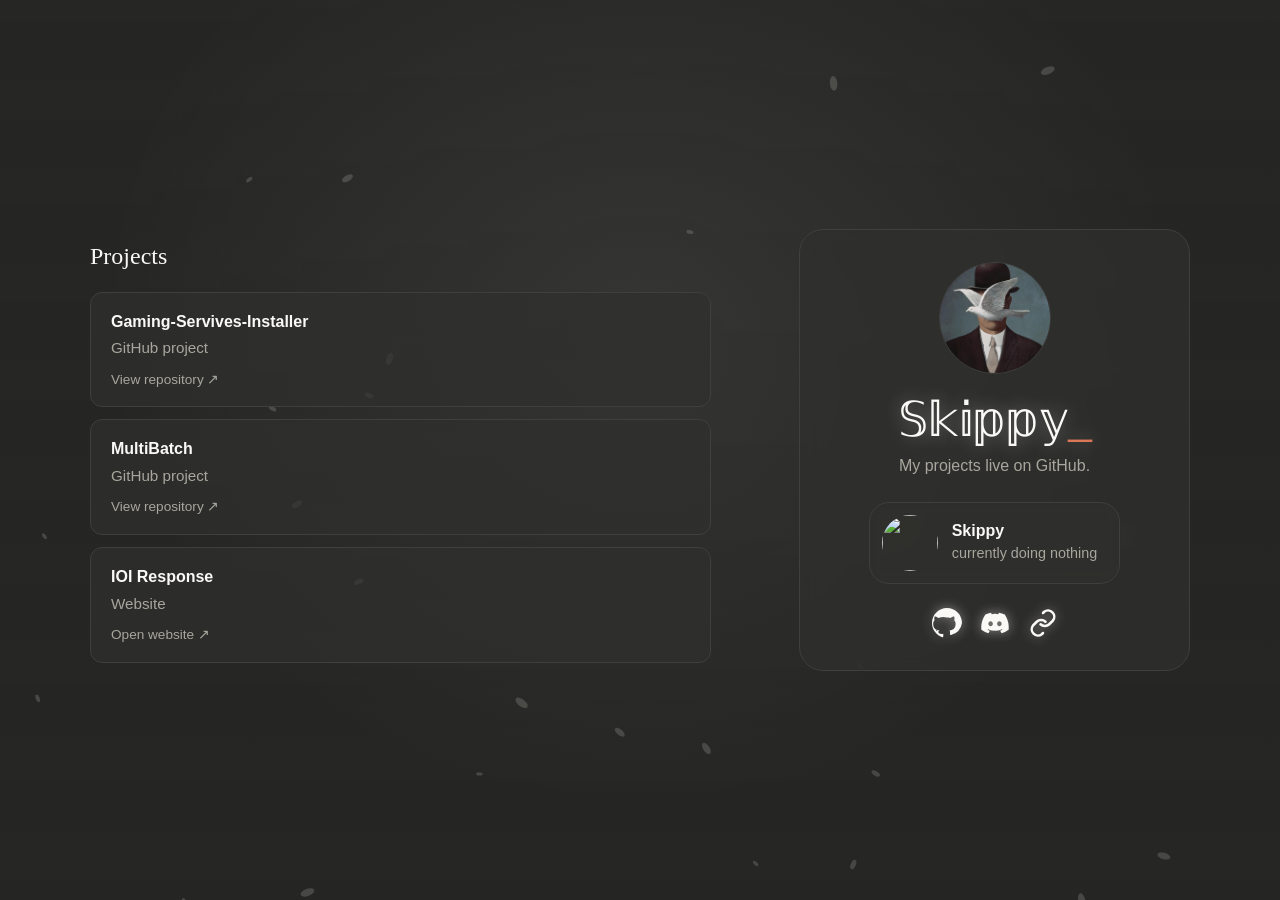
==== commit 637313b2: "Update profile picture source in index.html" ====
--- a/index.html
+++ b/index.html
@@ -41,7 +41,7 @@
     </main>
 
     <section class="hero">
-      <img class="avatar" src="magritte-003.jpg" alt="Skippy’s profile picture">
+      <img class="avatar" src="/contents/pfp.jpg" alt="Skippy’s profile picture">
 
       <h1><span id="typed">𝕊𝕜𝕚𝕡𝕡𝕪</span><span class="caret">_</span></h1>
       <p class="tagline">My projects live on GitHub.</p>
--- a/style.css
+++ b/style.css
@@ -0,0 +1,144 @@
+:root {
+  --bg: #262624;
+  --surface: rgba(48, 48, 46, 0.72);
+  --surface-hover: rgba(53, 53, 51, 0.85);
+  --border: #3f3f3c;
+  --text: #faf9f5;
+  --muted: #a8a69d;
+  --accent: #d97757;
+  --accent-hover: #e48a6c;
+}
+
+* { box-sizing: border-box; }
+
+body {
+  margin: 0;
+  background: var(--bg);
+  color: var(--text);
+  font-family: -apple-system, BlinkMacSystemFont, "Segoe UI", Roboto, Helvetica, Arial, sans-serif;
+  line-height: 1.6;
+  -webkit-font-smoothing: antialiased;
+}
+
+a { color: inherit; }
+a:focus-visible { outline: 2px solid var(--accent-hover); outline-offset: 3px; }
+
+/* Background */
+.bg {
+  position: fixed;
+  inset: 0;
+  z-index: -2;
+  background:
+    radial-gradient(ellipse at 50% 35%, rgba(250, 249, 245, 0.07), transparent 60%),
+    linear-gradient(rgba(38, 38, 36, 0.55), rgba(38, 38, 36, 0.8)),
+    url("background.jpg") center / cover no-repeat;
+}
+
+#leaves { position: fixed; inset: 0; z-index: -1; pointer-events: none; }
+
+/* Layout */
+.page-layout {
+  width: min(1100px, calc(100% - 48px));
+  min-height: 100vh;
+  margin: 0 auto;
+  padding: 72px 0;
+  display: grid;
+  grid-template-columns: minmax(0, 1.35fr) minmax(280px, 0.85fr);
+  gap: clamp(32px, 7vw, 88px);
+  align-items: center;
+}
+
+@media (max-width: 720px) {
+  .page-layout {
+    grid-template-columns: 1fr;
+    width: min(640px, calc(100% - 32px));
+    padding: 76px 0 40px;
+    gap: 28px;
+  }
+  .hero { grid-row: 1; }
+  .projects-panel { grid-row: 2; }
+}
+
+/* Profile */
+.hero {
+  display: flex;
+  flex-direction: column;
+  align-items: center;
+  justify-content: center;
+  text-align: center;
+  padding: 32px;
+  background: var(--surface);
+  border: 1px solid var(--border);
+  border-radius: 24px;
+  backdrop-filter: blur(8px);
+}
+
+.avatar {
+  width: 112px;
+  height: 112px;
+  border-radius: 50%;
+  object-fit: cover;
+  border: 1px solid var(--border);
+}
+
+h1 {
+  font-family: Georgia, "Times New Roman", serif;
+  font-weight: 400;
+  font-size: clamp(2.2rem, 7vw, 3rem);
+  letter-spacing: -0.02em;
+  line-height: 1.1;
+  margin: 20px 0 6px;
+  text-shadow: 0 0 18px rgba(250, 249, 245, 0.35);
+}
+
+.caret { color: var(--accent); animation: blink 1s steps(1) infinite; }
+@keyframes blink { 50% { opacity: 0; } }
+
+.tagline { color: var(--muted); margin: 0 0 24px; }
+
+/* Status card */
+.card {
+  display: flex;
+  align-items: center;
+  gap: 14px;
+  text-align: left;
+  background: var(--surface);
+  border: 1px solid var(--border);
+  border-radius: 20px;
+  padding: 12px 22px 12px 12px;
+  backdrop-filter: blur(6px);
+  margin-bottom: 24px;
+}
+.card img { width: 56px; height: 56px; border-radius: 50%; object-fit: cover; flex: none; }
+.card strong { display: block; font-weight: 600; line-height: 1.2; }
+.card span { color: var(--muted); font-size: 0.9rem; }
+
+/* Social icons */
+.socials { display: flex; flex-wrap: wrap; justify-content: center; gap: 18px; padding: 0; margin: 0; list-style: none; }
+.socials a {
+  display: block;
+  color: var(--text);
+  filter: drop-shadow(0 0 6px rgba(250, 249, 245, 0.45));
+  transition: color 0.15s, transform 0.15s;
+}
+.socials a:hover { color: var(--accent-hover); transform: translateY(-2px); }
+.socials svg { width: 30px; height: 30px; display: block; }
+.socials .fill { fill: currentColor; }
+.socials .stroke { fill: none; stroke: currentColor; stroke-width: 2; stroke-linecap: round; stroke-linejoin: round; }
+
+/* Projects */
+h2 { font-family: Georgia, "Times New Roman", serif; font-weight: 400; font-size: 1.5rem; margin: 0 0 16px; }
+.projects { display: grid; gap: 12px; padding: 0; margin: 0; list-style: none; }
+.project {
+  display: block;
+  background: var(--surface);
+  border: 1px solid var(--border);
+  border-radius: 12px;
+  padding: 16px 20px;
+  text-decoration: none;
+  transition: background 0.15s, border-color 0.15s;
+}
+.project:hover { border-color: var(--accent); background: var(--surface-hover); }
+.project strong { display: block; font-weight: 600; }
+.project span { display: block; color: var(--muted); font-size: 0.95rem; margin-top: 2px; }
+.project small { display: block; color: var(--muted); font-size: 0.85rem; margin-top: 8px; }
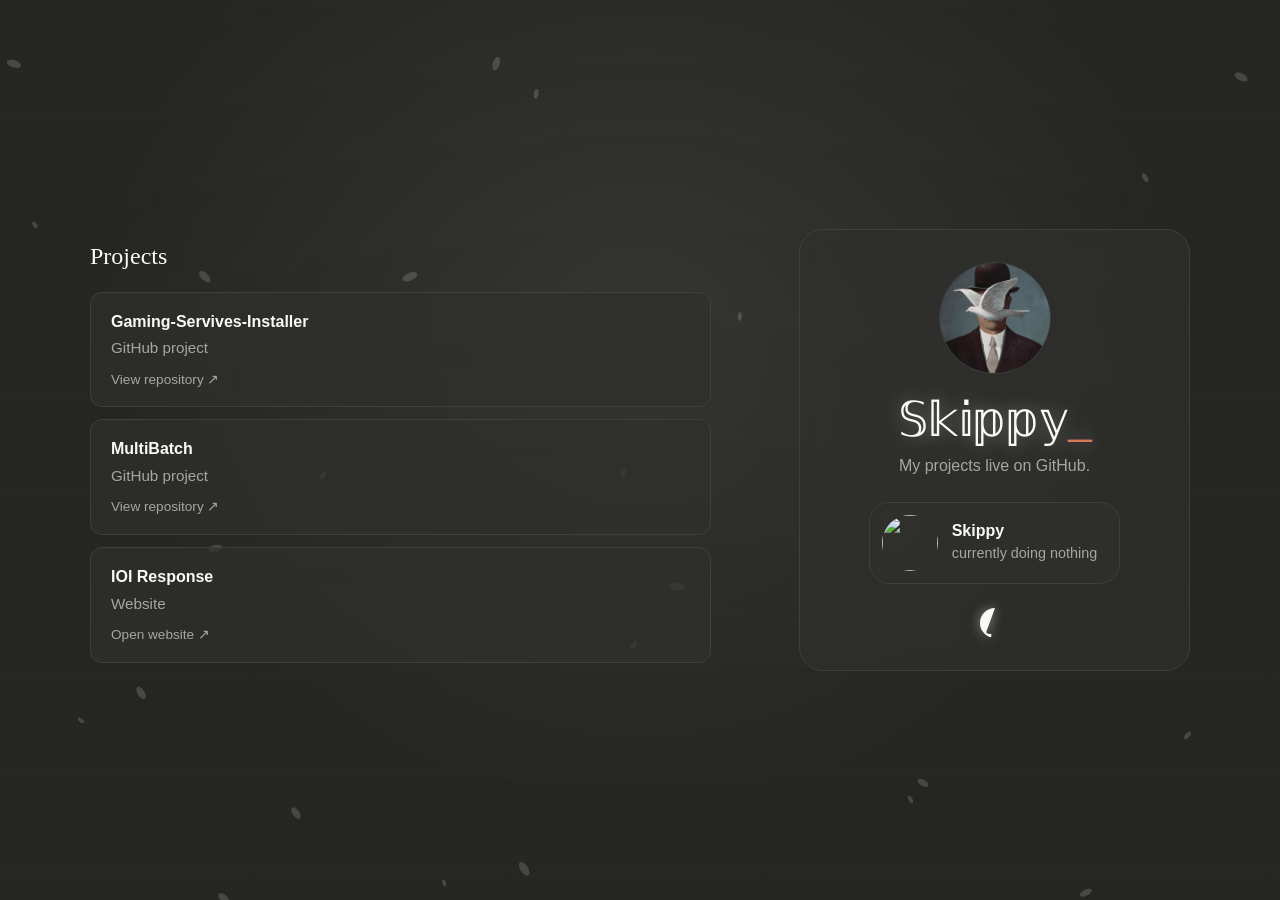
==== commit f264b4a4: "Use the profile image from the contents folder for the homepage avatar." ====
--- a/index.html
+++ b/index.html
@@ -41,7 +41,7 @@
     </main>
 
     <section class="hero">
-      <img class="avatar" src="/contents/pfp.jpg" alt="Skippy’s profile picture">
+      <img class="avatar" src="contents/pfp.jpg" alt="Skippy’s profile picture">
 
       <h1><span id="typed">𝕊𝕜𝕚𝕡𝕡𝕪</span><span class="caret">_</span></h1>
       <p class="tagline">My projects live on GitHub.</p>
@@ -57,12 +57,12 @@
       <ul class="socials">
         <li>
           <a href="https://github.com/CleanCEZ" target="_blank" rel="noopener" aria-label="GitHub" title="GitHub">
-            <svg viewBox="0 0 16 16" class="fill" aria-hidden="true"><path d="M8 0C3.58 0 0 3.58 0 8c0 3.54 2.29 6.53 5.47 7.59.4.07.55-.17.55-.38 0-.19-.01-.82-.01-1.49-2.01.37-2.53-.49-2.69-.94-.15-.38-.72-.47-.72-.47-.36-.02-.44-.19-.44-.19-.12-.25.19-.24.19-.24.2.02.38.21.38.21.36.61.95.43.95.43.03-.26.14-.43.25-.53-1.6-.18-3.29-.8-3.29-3.56 0-.79.28-1.43.74-1.94-.07-.18-.32-.92.07-1.91 0 0 .6-.19 1.98.74A6.9 6.9 0 0 1 8 5.06c.61 0 1.23.08 1.81.24 1.38-.93 1.98-.74 1.98-.74.39.99.14 1.73.07 1.91.46.51.74 1.15.74 1.94 0 2.77-1.69 3.38-3.3 3.56.17.14.32.41.32.83 0 .6-.01 1.08-.01 1.23 0 .21.15.46.55.38A8.01 8.01 0 0 0 16 8c0-4.42-3.58-8-8-8z"/></svg>
+            <svg viewBox="0 0 16 16" class="fill" aria-hidden="true"><path d="M8 0C3.58 0 0 3.58 0 8c0 3.54 2.29 6.53 5.47 7.59.4.07.55-.17.55-.38 0-.19-.01-.82-.01-1.49-2.01.37-2.53-.49-2.69-.94-.15-[...]
           </a>
         </li>
         <li>
           <a href="https://discord.gg/kbFYqP8Dr" target="_blank" rel="noopener" aria-label="Discord server" title="Discord server">
-            <svg viewBox="0 0 24 24" class="fill" aria-hidden="true"><path d="M19.7 5.1A18.3 18.3 0 0 0 15.2 3.7l-.6 1.2a16.8 16.8 0 0 0-5.2 0l-.6-1.2a18.3 18.3 0 0 0-4.5 1.4C1.5 9.3.7 13.4 1.1 17.4a18.5 18.5 0 0 0 5.6 2.8l1.2-2a11.8 11.8 0 0 1-1.9-.9l.5-.4a13.2 13.2 0 0 0 11 0l.5.4a11.8 11.8 0 0 1-1.9.9l1.2 2a18.5 18.5 0 0 0 5.6-2.8c.5-4.6-.8-8.6-3.2-12.3zM8.5 14.5c-1 0-1.8-.9-1.8-2s.8-2 1.8-2 1.8.9 1.8 2-.8 2-1.8 2zm7 0c-1 0-1.8-.9-1.8-2s.8-2 1.8-2 1.8.9 1.8 2-.8 2-1.8 2z"/></svg>
+            <svg viewBox="0 0 24 24" class="fill" aria-hidden="true"><path d="M19.7 5.1A18.3 18.3 0 0 0 15.2 3.7l-.6 1.2a16.8 16.8 0 0 0-5.2 0l-.6-1.2a18.3 18.3 0 0 0-4.5 1.4C1.5 9.3.7 13.4 1.1 17.4a1[...]
           </a>
         </li>
         <li>
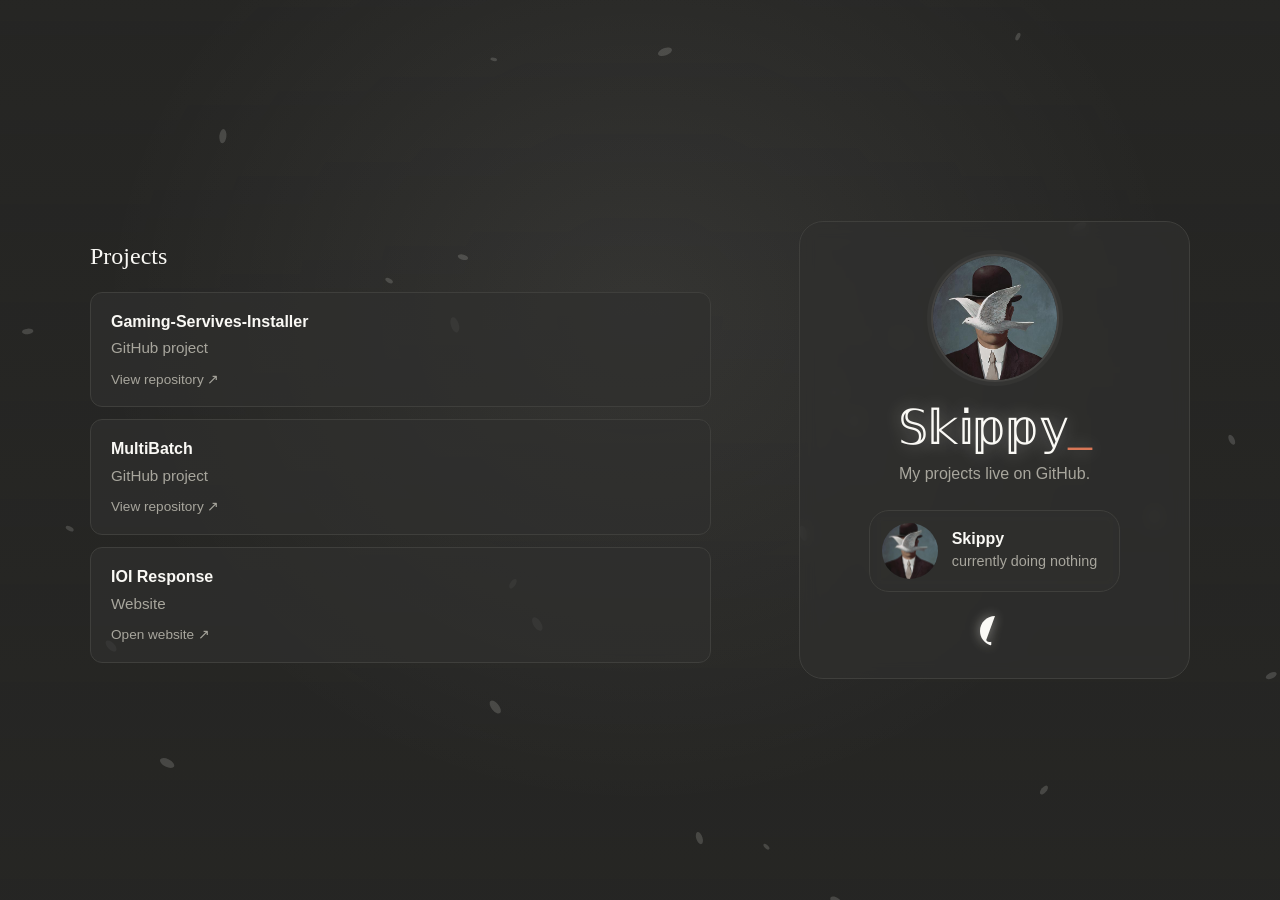
==== commit 646862f3: "Change profile image to pfp.jpg Updated profile image source in index.html" ====
--- a/index.html
+++ b/index.html
@@ -47,7 +47,7 @@
       <p class="tagline">My projects live on GitHub.</p>
 
       <div class="card">
-        <img src="magritte-003.jpg" alt="">
+        <img src="contents/pfp.jpg" alt="">
         <div>
           <strong>Skippy</strong>
           <span>currently doing nothing</span>
--- a/style.css
+++ b/style.css
@@ -74,11 +74,15 @@
 }
 
 .avatar {
-  width: 112px;
-  height: 112px;
+  width: 128px;
+  height: 128px;
+  display: block;
   border-radius: 50%;
   object-fit: cover;
-  border: 1px solid var(--border);
+  object-position: center 18%;
+  background: #1c1b1a;
+  border: 2px solid rgba(250, 249, 245, 0.18);
+  box-shadow: 0 0 0 4px rgba(250, 249, 245, 0.03);
 }
 
 h1 {
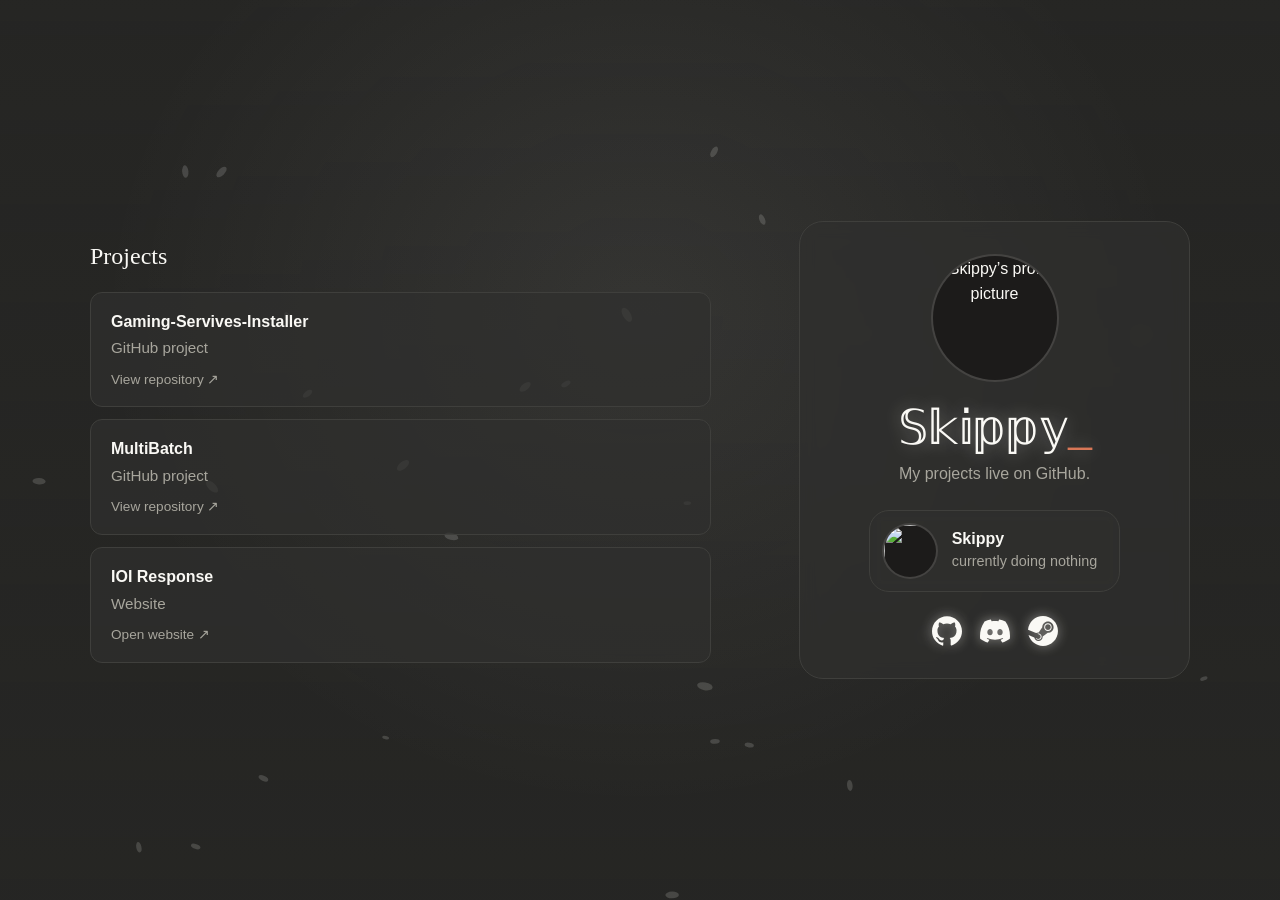
==== commit 19da1372: "Add files via upload" ====
--- a/index.html
+++ b/index.html
@@ -41,13 +41,13 @@
     </main>
 
     <section class="hero">
-      <img class="avatar" src="contents/pfp.jpg" alt="Skippy’s profile picture">
+      <img class="avatar" src="magritte-003.jpg" alt="Skippy’s profile picture">
 
       <h1><span id="typed">𝕊𝕜𝕚𝕡𝕡𝕪</span><span class="caret">_</span></h1>
       <p class="tagline">My projects live on GitHub.</p>
 
       <div class="card">
-        <img src="contents/pfp.jpg" alt="">
+        <img src="magritte-003.jpg" alt="">
         <div>
           <strong>Skippy</strong>
           <span>currently doing nothing</span>
@@ -57,17 +57,17 @@
       <ul class="socials">
         <li>
           <a href="https://github.com/CleanCEZ" target="_blank" rel="noopener" aria-label="GitHub" title="GitHub">
-            <svg viewBox="0 0 16 16" class="fill" aria-hidden="true"><path d="M8 0C3.58 0 0 3.58 0 8c0 3.54 2.29 6.53 5.47 7.59.4.07.55-.17.55-.38 0-.19-.01-.82-.01-1.49-2.01.37-2.53-.49-2.69-.94-.15-[...]
+            <svg viewBox="0 0 24 24" class="fill" aria-hidden="true"><path d="M12 .297c-6.63 0-12 5.373-12 12 0 5.303 3.438 9.8 8.205 11.385.6.113.82-.258.82-.577 0-.285-.01-1.04-.015-2.04-3.338.724-4.042-1.61-4.042-1.61C4.422 18.07 3.633 17.7 3.633 17.7c-1.087-.744.084-.729.084-.729 1.205.084 1.838 1.236 1.838 1.236 1.07 1.835 2.809 1.305 3.495.998.108-.776.417-1.305.76-1.605-2.665-.3-5.466-1.332-5.466-5.93 0-1.31.465-2.38 1.235-3.22-.135-.303-.54-1.523.105-3.176 0 0 1.005-.322 3.3 1.23.96-.267 1.98-.399 3-.405 1.02.006 2.04.138 3 .405 2.28-1.552 3.285-1.23 3.285-1.23.645 1.653.24 2.873.12 3.176.765.84 1.23 1.91 1.23 3.22 0 4.61-2.805 5.625-5.475 5.92.42.36.81 1.096.81 2.22 0 1.606-.015 2.896-.015 3.286 0 .315.21.69.825.57C20.565 22.092 24 17.592 24 12.297c0-6.627-5.373-12-12-12"/></svg>
           </a>
         </li>
         <li>
           <a href="https://discord.gg/kbFYqP8Dr" target="_blank" rel="noopener" aria-label="Discord server" title="Discord server">
-            <svg viewBox="0 0 24 24" class="fill" aria-hidden="true"><path d="M19.7 5.1A18.3 18.3 0 0 0 15.2 3.7l-.6 1.2a16.8 16.8 0 0 0-5.2 0l-.6-1.2a18.3 18.3 0 0 0-4.5 1.4C1.5 9.3.7 13.4 1.1 17.4a1[...]
+            <svg viewBox="0 0 24 24" class="fill" aria-hidden="true"><path d="M20.317 4.3698a19.7913 19.7913 0 00-4.8851-1.5152.0741.0741 0 00-.0785.0371c-.211.3753-.4447.8648-.6083 1.2495-1.8447-.2762-3.68-.2762-5.4868 0-.1636-.3933-.4058-.8742-.6177-1.2495a.077.077 0 00-.0785-.037 19.7363 19.7363 0 00-4.8852 1.515.0699.0699 0 00-.0321.0277C.5334 9.0458-.319 13.5799.0992 18.0578a.0824.0824 0 00.0312.0561c2.0528 1.5076 4.0413 2.4228 5.9929 3.0294a.0777.0777 0 00.0842-.0276c.4616-.6304.8731-1.2952 1.226-1.9942a.076.076 0 00-.0416-.1057c-.6528-.2476-1.2743-.5495-1.8722-.8923a.077.077 0 01-.0076-.1277c.1258-.0943.2517-.1923.3718-.2914a.0743.0743 0 01.0776-.0105c3.9278 1.7933 8.18 1.7933 12.0614 0a.0739.0739 0 01.0785.0095c.1202.099.246.1981.3728.2924a.077.077 0 01-.0066.1276 12.2986 12.2986 0 01-1.873.8914.0766.0766 0 00-.0407.1067c.3604.698.7719 1.3628 1.225 1.9932a.076.076 0 00.0842.0286c1.961-.6067 3.9495-1.5219 6.0023-3.0294a.077.077 0 00.0313-.0552c.5004-5.177-.8382-9.6739-3.5485-13.6604a.061.061 0 00-.0312-.0286zM8.02 15.3312c-1.1825 0-2.1569-1.0857-2.1569-2.419 0-1.3332.9555-2.4189 2.157-2.4189 1.2108 0 2.1757 1.0952 2.1568 2.419 0 1.3332-.9555 2.4189-2.1569 2.4189zm7.9748 0c-1.1825 0-2.1569-1.0857-2.1569-2.419 0-1.3332.9554-2.4189 2.1569-2.4189 1.2108 0 2.1757 1.0952 2.1568 2.419 0 1.3332-.946 2.4189-2.1568 2.4189Z"/></svg>
           </a>
         </li>
         <li>
           <a href="https://steamcommunity.com/profiles/76561199561603808/" target="_blank" rel="noopener" aria-label="Steam" title="Steam">
-            <svg viewBox="0 0 24 24" class="stroke" aria-hidden="true"><path d="M10 13a5 5 0 0 0 7 0l3-3a5 5 0 0 0-7-7l-1 1"/><path d="M14 11a5 5 0 0 0-7 0l-3 3a5 5 0 0 0 7 7l1-1"/></svg>
+            <svg viewBox="0 0 24 24" class="fill" aria-hidden="true"><path d="M11.979 0C5.678 0 .511 4.86.022 11.037l6.432 2.658c.545-.371 1.203-.59 1.912-.59.063 0 .125.004.188.006l2.861-4.142V8.91c0-2.495 2.028-4.524 4.524-4.524 2.494 0 4.524 2.031 4.524 4.527s-2.03 4.525-4.524 4.525h-.105l-4.076 2.911c0 .052.004.105.004.159 0 1.875-1.515 3.396-3.39 3.396-1.635 0-3.016-1.173-3.331-2.727L.436 15.27C1.862 20.307 6.486 24 11.979 24c6.627 0 11.999-5.373 11.999-12S18.605 0 11.979 0zM7.54 18.21l-1.473-.61c.262.543.714.999 1.314 1.25 1.297.539 2.793-.076 3.332-1.375.263-.63.264-1.319.005-1.949s-.75-1.121-1.377-1.383c-.624-.26-1.29-.249-1.878-.03l1.523.63c.956.4 1.409 1.5 1.009 2.455-.397.957-1.497 1.41-2.454 1.012H7.54zm11.415-9.303c0-1.662-1.353-3.015-3.015-3.015-1.665 0-3.015 1.353-3.015 3.015 0 1.665 1.35 3.015 3.015 3.015 1.663 0 3.015-1.35 3.015-3.015zm-5.273-.005c0-1.252 1.013-2.266 2.265-2.266 1.249 0 2.266 1.014 2.266 2.266 0 1.251-1.017 2.265-2.266 2.265-1.253 0-2.265-1.014-2.265-2.265z"/></svg>
           </a>
         </li>
       </ul>
--- a/style.css
+++ b/style.css
@@ -73,16 +73,14 @@
   backdrop-filter: blur(8px);
 }
 
-.avatar {
+.avatar,
+.card img {
   width: 128px;
   height: 128px;
-  display: block;
   border-radius: 50%;
   object-fit: cover;
-  object-position: center 18%;
   background: #1c1b1a;
   border: 2px solid rgba(250, 249, 245, 0.18);
-  box-shadow: 0 0 0 4px rgba(250, 249, 245, 0.03);
 }
 
 h1 {
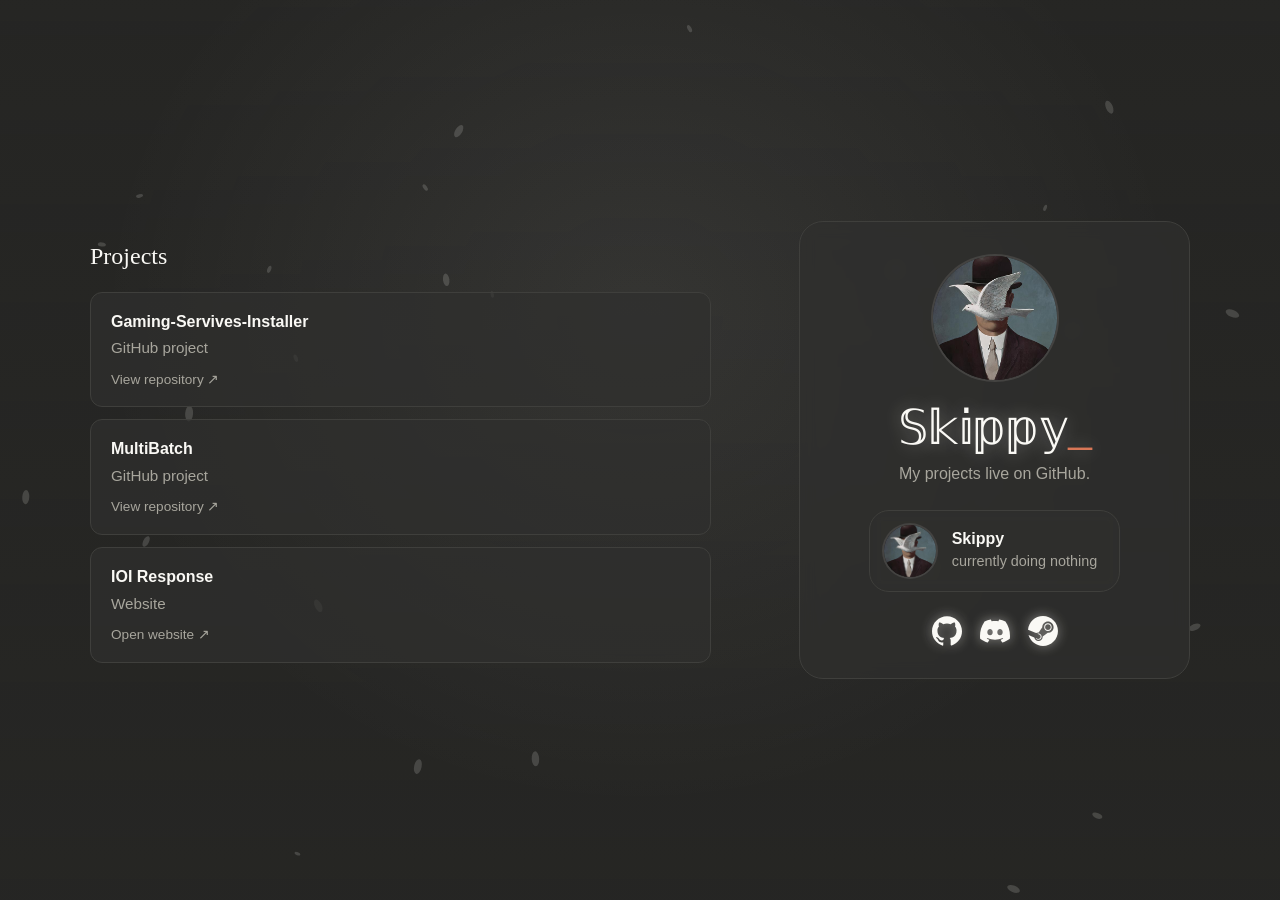
==== commit 6766e2fa: "Update profile picture source in index.html" ====
--- a/index.html
+++ b/index.html
@@ -41,13 +41,13 @@
     </main>
 
     <section class="hero">
-      <img class="avatar" src="magritte-003.jpg" alt="Skippy’s profile picture">
+      <img class="avatar" src="contents/pfp.jpg" alt="Skippy’s profile picture">
 
       <h1><span id="typed">𝕊𝕜𝕚𝕡𝕡𝕪</span><span class="caret">_</span></h1>
       <p class="tagline">My projects live on GitHub.</p>
 
       <div class="card">
-        <img src="magritte-003.jpg" alt="">
+        <img src="contents/pfp.jpg" alt="">
         <div>
           <strong>Skippy</strong>
           <span>currently doing nothing</span>
